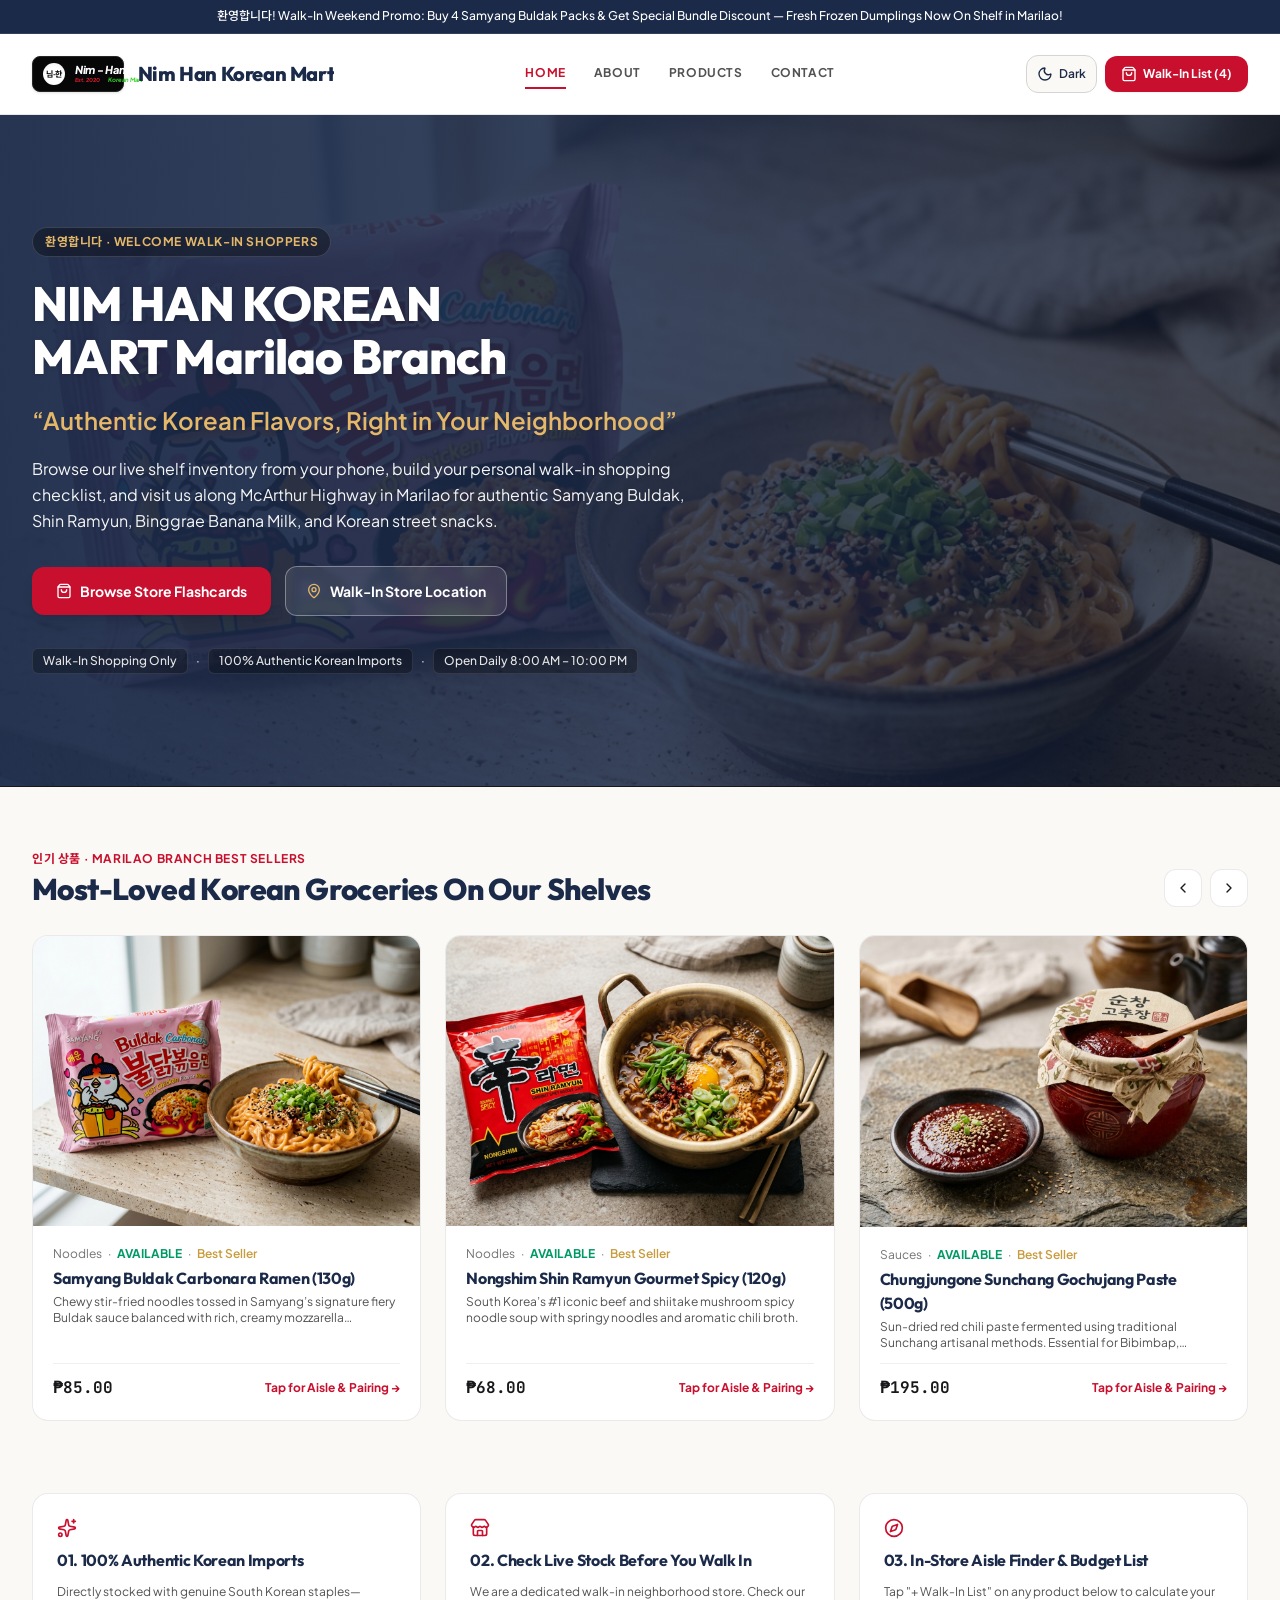
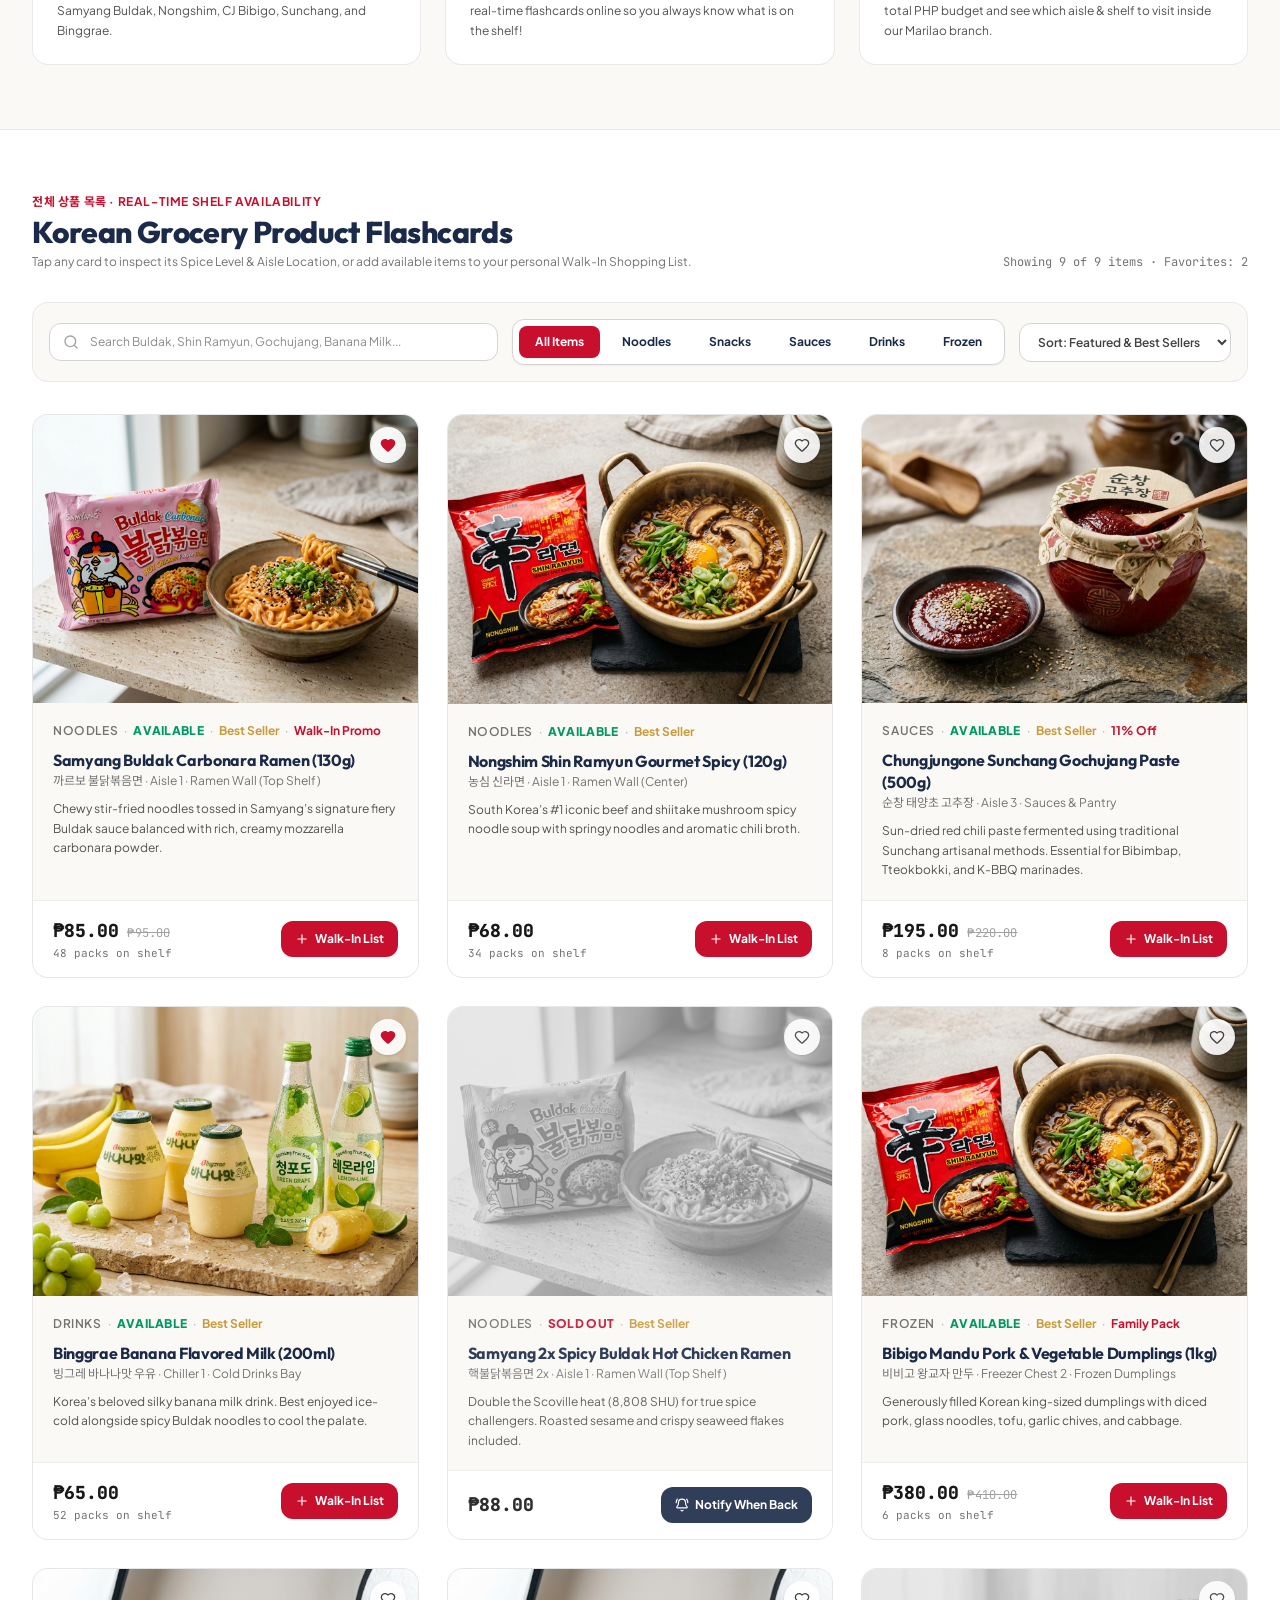
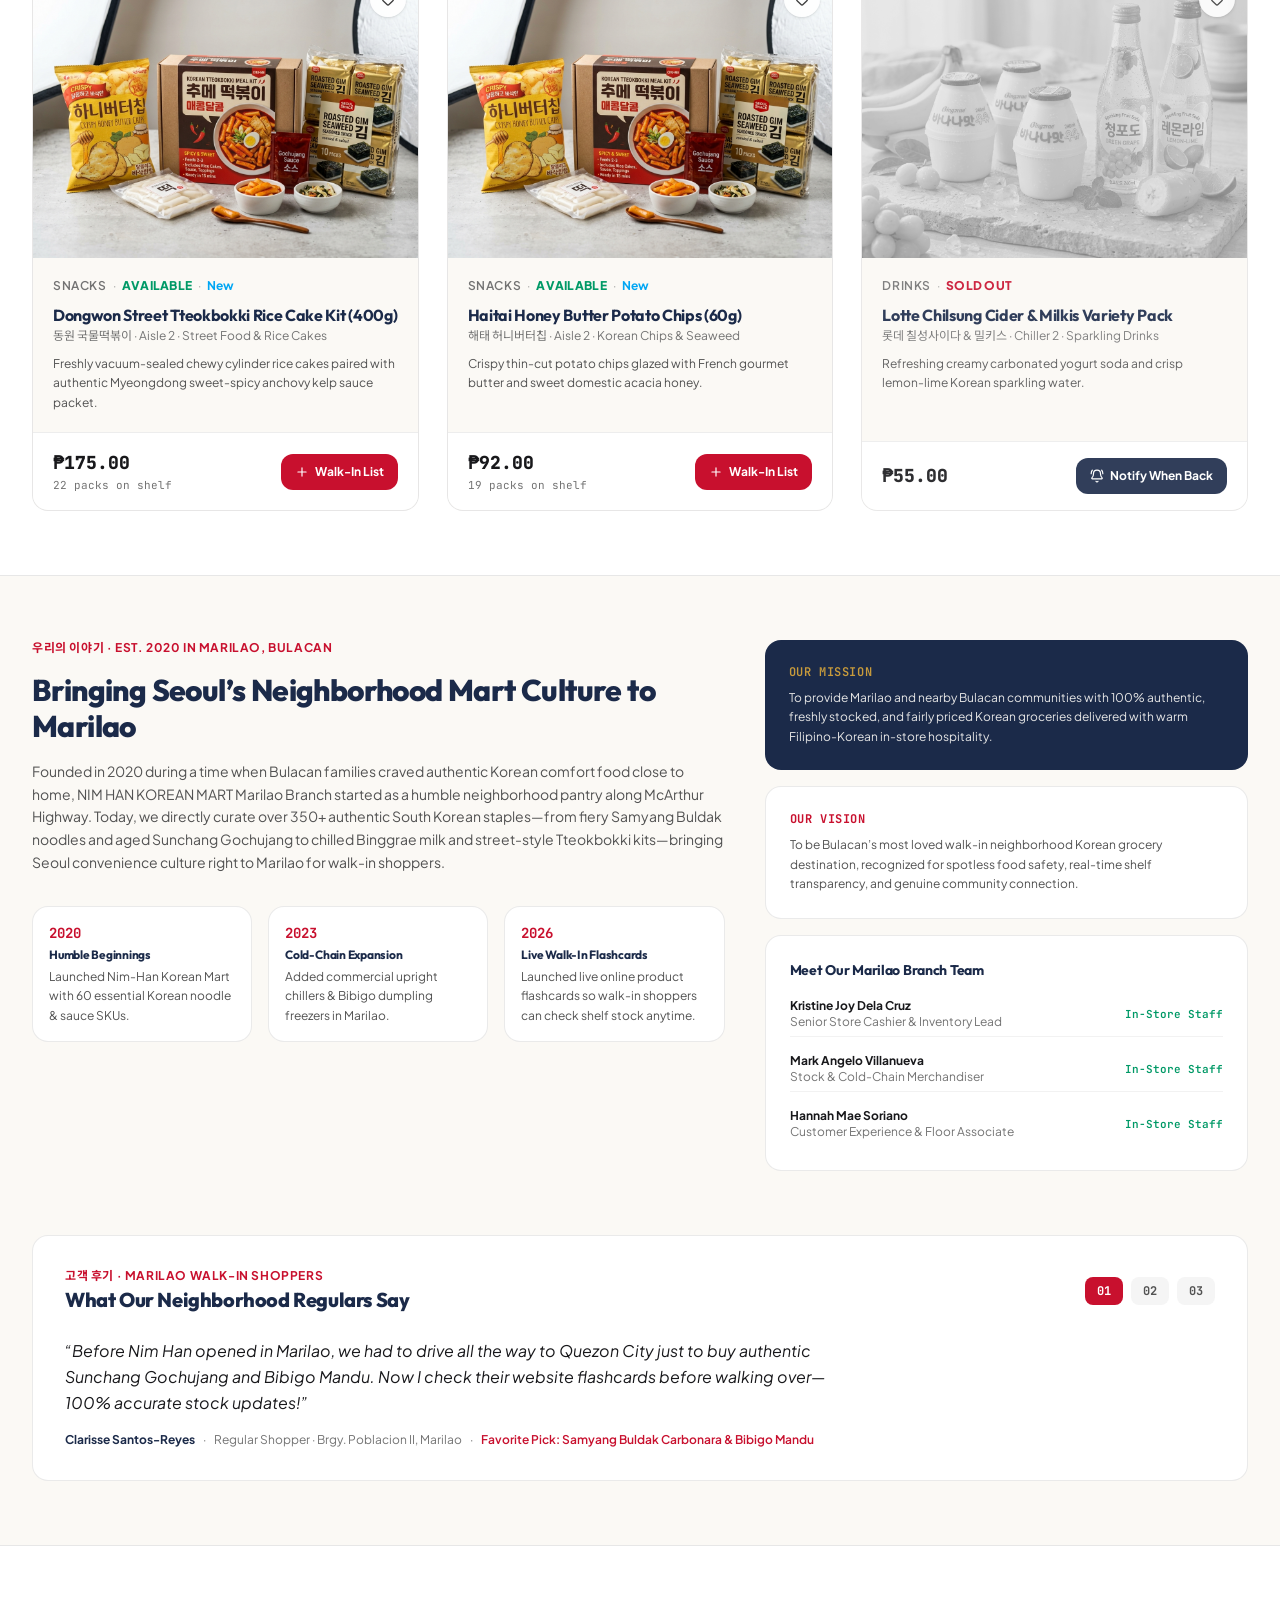
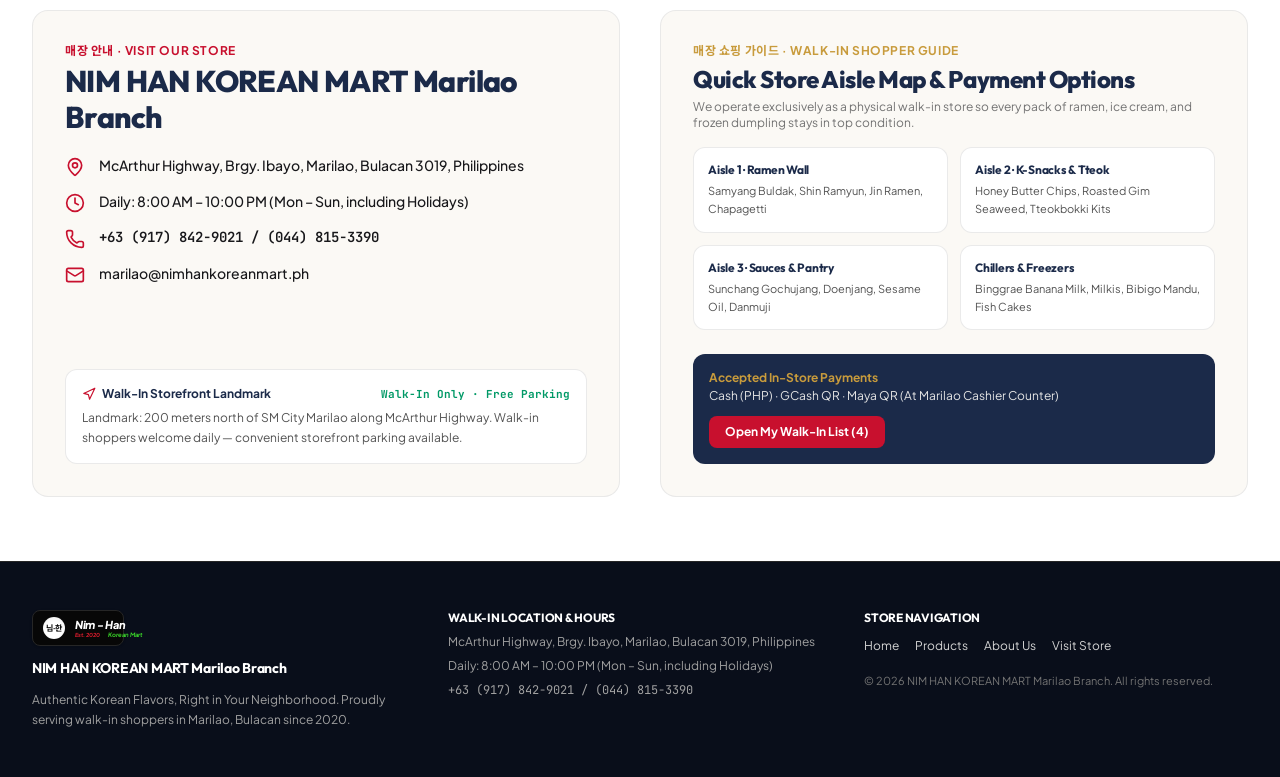
==== docs/index.html @ 759c519f "ci: add deployment workflow and static build config Configure GitHub Actions for deployment to GitHu" ====
<!doctype html>
<html lang="en" class="scroll-smooth">
  <head>
    <meta charset="UTF-8" />
    <meta name="viewport" content="width=device-width, initial-scale=1.0" />
    <!-- ===== [SEO META TAGS & OPEN GRAPH TAGS] ===== -->
    <title>NIM HAN KOREAN MART Marilao Branch | Authentic Korean Groceries</title>
    <meta name="description" content="Authentic Korean Flavors, Right in Your Neighborhood. Shop Samyang Buldak, Shin Ramyun, Korean snacks, Gochujang sauces, Binggrae drinks, and frozen goods at NIM HAN KOREAN MART Marilao Branch." />
    <meta name="keywords" content="Nim Han Korean Mart, Korean Mart Marilao, Buldak Marilao, Korean Grocery Bulacan, Samyang, Tteokbokki, Gochujang" />
    <meta property="og:title" content="NIM HAN KOREAN MART Marilao Branch" />
    <meta property="og:description" content="Authentic Korean Flavors, Right in Your Neighborhood. Browse live product availability, promos, and branch updates." />
    <meta property="og:type" content="website" />
    <meta name="twitter:card" content="summary_large_image" />
    <!-- ===== [FAVICON PLACEHOLDER] ===== -->
    <link rel="icon" type="image/svg+xml" href="data:image/svg+xml,<svg xmlns='http://www.w3.org/2000/svg' viewBox='0 0 100 100'><circle cx='50' cy='50' r='48' fill='%230A0A0A' stroke='%23C8102E' stroke-width='4'/><circle cx='50' cy='50' r='36' fill='%23FFFFFF'/><text x='50' y='57' font-family='sans-serif' font-size='24' font-weight='bold' text-anchor='middle' fill='%230A0A0A'>님-한</text></svg>" />
    <!-- ===== [CHANGE FONT HERE] ===== -->
    <link rel="preconnect" href="https://fonts.googleapis.com">
    <link rel="preconnect" href="https://fonts.gstatic.com" crossorigin>
    <link href="https://fonts.googleapis.com/css2?family=JetBrains+Mono:wght@400;500;600&family=Noto+Sans+KR:wght@400;500;600;700&family=Outfit:wght@500;600;700;800&family=Plus+Jakarta+Sans:wght@400;500;600;700&display=swap" rel="stylesheet">
    <script type="module" crossorigin src="./assets/index-udV1f9xG.js"></script>
    <link rel="stylesheet" crossorigin href="./assets/index-D015G8qm.css">
  </head>
  <body class="bg-[#FBF9F5] text-[#18181B] antialiased selection:bg-[#C8102E] selection:text-white">
    <div id="root"></div>
  </body>
</html>
---- docs/assets/index-D015G8qm.css ----
/*! tailwindcss v4.3.3 | MIT License | https://tailwindcss.com */
@layer properties{@supports (((-webkit-hyphens:none)) and (not (margin-trim:inline))) or ((-moz-orient:inline) and (not (color:rgb(from red r g b)))){*,:before,:after,::backdrop{--tw-translate-x:0;--tw-translate-y:0;--tw-translate-z:0;--tw-space-y-reverse:0;--tw-space-x-reverse:0;--tw-divide-y-reverse:0;--tw-border-style:solid;--tw-gradient-position:initial;--tw-gradient-from:#0000;--tw-gradient-via:#0000;--tw-gradient-to:#0000;--tw-gradient-stops:initial;--tw-gradient-via-stops:initial;--tw-gradient-from-position:0%;--tw-gradient-via-position:50%;--tw-gradient-to-position:100%;--tw-leading:initial;--tw-font-weight:initial;--tw-tracking:initial;--tw-shadow:0 0 #0000;--tw-shadow-color:initial;--tw-shadow-alpha:100%;--tw-inset-shadow:0 0 #0000;--tw-inset-shadow-color:initial;--tw-inset-shadow-alpha:100%;--tw-ring-color:initial;--tw-ring-shadow:0 0 #0000;--tw-inset-ring-color:initial;--tw-inset-ring-shadow:0 0 #0000;--tw-ring-inset:initial;--tw-ring-offset-width:0px;--tw-ring-offset-color:#fff;--tw-ring-offset-shadow:0 0 #0000;--tw-blur:initial;--tw-brightness:initial;--tw-contrast:initial;--tw-grayscale:initial;--tw-hue-rotate:initial;--tw-invert:initial;--tw-opacity:initial;--tw-saturate:initial;--tw-sepia:initial;--tw-drop-shadow:initial;--tw-drop-shadow-color:initial;--tw-drop-shadow-alpha:100%;--tw-drop-shadow-size:initial;--tw-backdrop-blur:initial;--tw-backdrop-brightness:initial;--tw-backdrop-contrast:initial;--tw-backdrop-grayscale:initial;--tw-backdrop-hue-rotate:initial;--tw-backdrop-invert:initial;--tw-backdrop-opacity:initial;--tw-backdrop-saturate:initial;--tw-backdrop-sepia:initial;--tw-duration:initial;--tw-scale-x:1;--tw-scale-y:1;--tw-scale-z:1}}}@layer theme{:root,:host{--font-sans:-apple-system, BlinkMacSystemFont, "Segoe UI", Roboto, "Helvetica Neue", "Noto Sans", Arial, sans-serif, "Apple Color Emoji", "Segoe UI Emoji", "Segoe UI Symbol", "Noto Color Emoji";--font-mono:ui-monospace, SFMono-Regular, Menlo, Monaco, Consolas, "Liberation Mono", "Courier New", monospace;--color-red-50:oklch(97.1% .013 17.38);--color-red-100:oklch(93.6% .032 17.717);--color-red-200:oklch(88.5% .062 18.334);--color-red-400:oklch(70.4% .191 22.216);--color-red-500:oklch(63.7% .237 25.331);--color-red-600:oklch(57.7% .245 27.325);--color-amber-300:oklch(87.9% .169 91.605);--color-amber-400:oklch(82.8% .189 84.429);--color-amber-500:oklch(76.9% .188 70.08);--color-amber-600:oklch(66.6% .179 58.318);--color-emerald-50:oklch(97.9% .021 166.113);--color-emerald-200:oklch(90.5% .093 164.15);--color-emerald-400:oklch(76.5% .177 163.223);--color-emerald-500:oklch(69.6% .17 162.48);--color-emerald-600:oklch(59.6% .145 163.225);--color-emerald-700:oklch(50.8% .118 165.612);--color-emerald-800:oklch(43.2% .095 166.913);--color-sky-500:oklch(68.5% .169 237.323);--color-neutral-100:oklch(97% 0 none);--color-neutral-200:oklch(92.2% 0 none);--color-neutral-300:oklch(87% 0 none);--color-neutral-400:oklch(70.8% 0 none);--color-neutral-500:oklch(55.6% 0 none);--color-neutral-600:oklch(43.9% 0 none);--color-neutral-700:oklch(37.1% 0 none);--color-neutral-800:oklch(26.9% 0 none);--color-neutral-900:oklch(20.5% 0 none);--color-black:#000;--color-white:#fff;--spacing:.25rem;--container-md:28rem;--container-lg:32rem;--container-2xl:42rem;--container-3xl:48rem;--container-6xl:72rem;--container-7xl:80rem;--text-xs:.75rem;--text-xs--line-height:calc(1 / .75);--text-sm:.875rem;--text-sm--line-height:calc(1.25 / .875);--text-base:1rem;--text-base--line-height:calc(1.5 / 1);--text-lg:1.125rem;--text-lg--line-height:calc(1.75 / 1.125);--text-xl:1.25rem;--text-xl--line-height:calc(1.75 / 1.25);--text-2xl:1.5rem;--text-2xl--line-height:calc(2 / 1.5);--text-3xl:1.875rem;--text-3xl--line-height:calc(2.25 / 1.875);--text-4xl:2.25rem;--text-4xl--line-height:calc(2.5 / 2.25);--text-5xl:3rem;--text-5xl--line-height:1;--font-weight-normal:400;--font-weight-medium:500;--font-weight-semibold:600;--font-weight-bold:700;--font-weight-extrabold:800;--tracking-tighter:-.05em;--tracking-tight:-.025em;--tracking-wide:.025em;--tracking-wider:.05em;--tracking-widest:.1em;--leading-snug:1.375;--leading-relaxed:1.625;--radius-md:.375rem;--radius-lg:.5rem;--radius-xl:.75rem;--radius-2xl:1rem;--drop-shadow-xs:0 1px 1px #0000000d;--drop-shadow-sm:0 1px 2px #00000026;--blur-xs:4px;--blur-md:12px;--aspect-video:16 / 9;--default-transition-duration:.15s;--default-transition-timing-function:cubic-bezier(.4, 0, .2, 1);--default-font-family:var(--font-sans);--default-mono-font-family:var(--font-mono)}}@layer base{*,:after,:before,::backdrop{box-sizing:border-box;border:0 solid;margin:0;padding:0}::file-selector-button{box-sizing:border-box;border:0 solid;margin:0;padding:0}html,:host{-webkit-text-size-adjust:100%;tab-size:4;line-height:1.5;font-family:var(--default-font-family,-apple-system, BlinkMacSystemFont, "Segoe UI", Roboto, "Helvetica Neue", "Noto Sans", Arial, sans-serif, "Apple Color Emoji", "Segoe UI Emoji", "Segoe UI Symbol", "Noto Color Emoji");font-feature-settings:var(--default-font-feature-settings,normal);font-variation-settings:var(--default-font-variation-settings,normal);-webkit-tap-highlight-color:transparent}hr{height:0;color:inherit;border-top-width:1px}abbr:where([title]){-webkit-text-decoration:underline dotted;text-decoration:underline dotted}h1,h2,h3,h4,h5,h6{font-size:inherit;font-weight:inherit}a{color:inherit;-webkit-text-decoration:inherit;-webkit-text-decoration:inherit;-webkit-text-decoration:inherit;-webkit-text-decoration:inherit;text-decoration:inherit}b,strong{font-weight:bolder}code,kbd,samp,pre{font-family:var(--default-mono-font-family,ui-monospace, SFMono-Regular, Menlo, Monaco, Consolas, "Liberation Mono", "Courier New", monospace);font-feature-settings:var(--default-mono-font-feature-settings,normal);font-variation-settings:var(--default-mono-font-variation-settings,normal);font-size:1em}small{font-size:80%}sub,sup{vertical-align:baseline;font-size:75%;line-height:0;position:relative}sub{bottom:-.25em}sup{top:-.5em}table{text-indent:0;border-color:inherit;border-collapse:collapse}:-moz-focusring:where(:not(iframe)){outline:auto}progress{vertical-align:baseline}summary{display:list-item}ol,ul,menu{list-style:none}img,svg,video,canvas,audio,iframe,embed,object{vertical-align:middle;display:block}img,video{max-width:100%;height:auto}button,input,select,optgroup,textarea{font:inherit;font-feature-settings:inherit;font-variation-settings:inherit;letter-spacing:inherit;color:inherit;opacity:1;background-color:#0000;border-radius:0}::file-selector-button{font:inherit;font-feature-settings:inherit;font-variation-settings:inherit;letter-spacing:inherit;color:inherit;opacity:1;background-color:#0000;border-radius:0}:where(select:is([multiple],[size])) optgroup{font-weight:bolder}:where(select:is([multiple],[size])) optgroup option{padding-inline-start:20px}::file-selector-button{margin-inline-end:4px}::placeholder{opacity:1}@supports (not ((-webkit-appearance:-apple-pay-button))) or (contain-intrinsic-size:1px){::placeholder{color:currentColor}@supports (color:color-mix(in lab, red, red)){::placeholder{color:color-mix(in oklab, currentcolor 50%, transparent)}}}textarea{resize:vertical}::-webkit-search-decoration{-webkit-appearance:none}::-webkit-date-and-time-value{min-height:1lh;text-align:inherit}::-webkit-datetime-edit{display:inline-flex}::-webkit-datetime-edit-fields-wrapper{padding:0}::-webkit-datetime-edit{padding-block:0}::-webkit-datetime-edit-year-field{padding-block:0}::-webkit-datetime-edit-month-field{padding-block:0}::-webkit-datetime-edit-day-field{padding-block:0}::-webkit-datetime-edit-hour-field{padding-block:0}::-webkit-datetime-edit-minute-field{padding-block:0}::-webkit-datetime-edit-second-field{padding-block:0}::-webkit-datetime-edit-millisecond-field{padding-block:0}::-webkit-datetime-edit-meridiem-field{padding-block:0}::-webkit-calendar-picker-indicator{line-height:1}:-moz-ui-invalid{box-shadow:none}button,input:where([type=button],[type=reset],[type=submit]){appearance:button}::file-selector-button{appearance:button}::-webkit-inner-spin-button{height:auto}::-webkit-outer-spin-button{height:auto}[hidden]:where(:not([hidden=until-found])){display:none!important}}@layer components;@layer utilities{.visible{visibility:visible}.absolute{position:absolute}.fixed{position:fixed}.relative{position:relative}.sticky{position:sticky}.inset-0{inset:0}.top-0{top:0}.top-1\/2{top:50%}.top-3{top:calc(var(--spacing) * 3)}.right-0{right:0}.right-3{right:calc(var(--spacing) * 3)}.right-4{right:calc(var(--spacing) * 4)}.bottom-0{bottom:0}.bottom-20{bottom:calc(var(--spacing) * 20)}.left-0{left:0}.left-3\.5{left:calc(var(--spacing) * 3.5)}.z-0{z-index:0}.z-10{z-index:10}.z-30{z-index:30}.z-40{z-index:40}.z-50{z-index:50}.col-span-2{grid-column:span 2/span 2}.container{width:100%}@media (width>=40rem){.container{max-width:40rem}}@media (width>=48rem){.container{max-width:48rem}}@media (width>=64rem){.container{max-width:64rem}}@media (width>=80rem){.container{max-width:80rem}}@media (width>=96rem){.container{max-width:96rem}}.mx-auto{margin-inline:auto}.mt-0\.5{margin-top:calc(var(--spacing) * .5)}.mt-1{margin-top:var(--spacing)}.mt-2{margin-top:calc(var(--spacing) * 2)}.mt-2\.5{margin-top:calc(var(--spacing) * 2.5)}.mt-4{margin-top:calc(var(--spacing) * 4)}.mt-6{margin-top:calc(var(--spacing) * 6)}.mt-auto{margin-top:auto}.mb-1{margin-bottom:var(--spacing)}.mb-1\.5{margin-bottom:calc(var(--spacing) * 1.5)}.mb-2{margin-bottom:calc(var(--spacing) * 2)}.mb-3{margin-bottom:calc(var(--spacing) * 3)}.mb-4{margin-bottom:calc(var(--spacing) * 4)}.mb-5{margin-bottom:calc(var(--spacing) * 5)}.mb-6{margin-bottom:calc(var(--spacing) * 6)}.mb-7{margin-bottom:calc(var(--spacing) * 7)}.ml-1{margin-left:var(--spacing)}.line-clamp-2{-webkit-line-clamp:2;-webkit-box-orient:vertical;display:-webkit-box;overflow:hidden}.block{display:block}.contents{display:contents}.flex{display:flex}.grid{display:grid}.hidden{display:none}.inline{display:inline}.inline-flex{display:inline-flex}.aspect-4\/3{aspect-ratio:4/3}.aspect-16\/10{aspect-ratio:16/10}.aspect-\[2\.55\/1\]{aspect-ratio:2.55}.aspect-square{aspect-ratio:1}.aspect-video{aspect-ratio:var(--aspect-video)}.h-2\.5{height:calc(var(--spacing) * 2.5)}.h-3{height:calc(var(--spacing) * 3)}.h-3\.5{height:calc(var(--spacing) * 3.5)}.h-4{height:calc(var(--spacing) * 4)}.h-5{height:calc(var(--spacing) * 5)}.h-8{height:calc(var(--spacing) * 8)}.h-9{height:calc(var(--spacing) * 9)}.h-11{height:calc(var(--spacing) * 11)}.h-12{height:calc(var(--spacing) * 12)}.h-16{height:calc(var(--spacing) * 16)}.h-48{height:calc(var(--spacing) * 48)}.h-\[86vh\]{height:86vh}.h-full{height:100%}.min-h-0{min-height:0}.min-h-screen{min-height:100vh}.w-3{width:calc(var(--spacing) * 3)}.w-3\.5{width:calc(var(--spacing) * 3.5)}.w-4{width:calc(var(--spacing) * 4)}.w-5{width:calc(var(--spacing) * 5)}.w-8{width:calc(var(--spacing) * 8)}.w-11{width:calc(var(--spacing) * 11)}.w-12{width:calc(var(--spacing) * 12)}.w-64{width:calc(var(--spacing) * 64)}.w-72{width:calc(var(--spacing) * 72)}.w-full{width:100%}.max-w-2xl{max-width:var(--container-2xl)}.max-w-3xl{max-width:var(--container-3xl)}.max-w-6xl{max-width:var(--container-6xl)}.max-w-7xl{max-width:var(--container-7xl)}.max-w-\[260px\]{max-width:260px}.max-w-lg{max-width:var(--container-lg)}.max-w-md{max-width:var(--container-md)}.min-w-0{min-width:0}.flex-1{flex:1}.shrink-0{flex-shrink:0}.border-collapse{border-collapse:collapse}.-translate-y-1\/2{--tw-translate-y:calc(calc(1 / 2 * 100%) * -1);translate:var(--tw-translate-x) var(--tw-translate-y)}.cursor-pointer{cursor:pointer}.list-disc{list-style-type:disc}.grid-cols-1{grid-template-columns:repeat(1,minmax(0,1fr))}.grid-cols-2{grid-template-columns:repeat(2,minmax(0,1fr))}.grid-cols-3{grid-template-columns:repeat(3,minmax(0,1fr))}.flex-col{flex-direction:column}.flex-wrap{flex-wrap:wrap}.items-baseline{align-items:baseline}.items-center{align-items:center}.items-end{align-items:flex-end}.items-start{align-items:flex-start}.items-stretch{align-items:stretch}.justify-around{justify-content:space-around}.justify-between{justify-content:space-between}.justify-center{justify-content:center}.justify-end{justify-content:flex-end}.gap-1{gap:var(--spacing)}.gap-1\.5{gap:calc(var(--spacing) * 1.5)}.gap-2{gap:calc(var(--spacing) * 2)}.gap-2\.5{gap:calc(var(--spacing) * 2.5)}.gap-3{gap:calc(var(--spacing) * 3)}.gap-3\.5{gap:calc(var(--spacing) * 3.5)}.gap-4{gap:calc(var(--spacing) * 4)}.gap-5{gap:calc(var(--spacing) * 5)}.gap-6{gap:calc(var(--spacing) * 6)}.gap-7{gap:calc(var(--spacing) * 7)}.gap-8{gap:calc(var(--spacing) * 8)}.gap-10{gap:calc(var(--spacing) * 10)}:where(.space-y-1>:not(:last-child)){--tw-space-y-reverse:0;margin-block-start:calc(var(--spacing) * var(--tw-space-y-reverse));margin-block-end:calc(var(--spacing) * calc(1 - var(--tw-space-y-reverse)))}:where(.space-y-1\.5>:not(:last-child)){--tw-space-y-reverse:0;margin-block-start:calc(calc(var(--spacing) * 1.5) * var(--tw-space-y-reverse));margin-block-end:calc(calc(var(--spacing) * 1.5) * calc(1 - var(--tw-space-y-reverse)))}:where(.space-y-2>:not(:last-child)){--tw-space-y-reverse:0;margin-block-start:calc(calc(var(--spacing) * 2) * var(--tw-space-y-reverse));margin-block-end:calc(calc(var(--spacing) * 2) * calc(1 - var(--tw-space-y-reverse)))}:where(.space-y-2\.5>:not(:last-child)){--tw-space-y-reverse:0;margin-block-start:calc(calc(var(--spacing) * 2.5) * var(--tw-space-y-reverse));margin-block-end:calc(calc(var(--spacing) * 2.5) * calc(1 - var(--tw-space-y-reverse)))}:where(.space-y-3>:not(:last-child)){--tw-space-y-reverse:0;margin-block-start:calc(calc(var(--spacing) * 3) * var(--tw-space-y-reverse));margin-block-end:calc(calc(var(--spacing) * 3) * calc(1 - var(--tw-space-y-reverse)))}:where(.space-y-3\.5>:not(:last-child)){--tw-space-y-reverse:0;margin-block-start:calc(calc(var(--spacing) * 3.5) * var(--tw-space-y-reverse));margin-block-end:calc(calc(var(--spacing) * 3.5) * calc(1 - var(--tw-space-y-reverse)))}:where(.space-y-4>:not(:last-child)){--tw-space-y-reverse:0;margin-block-start:calc(calc(var(--spacing) * 4) * var(--tw-space-y-reverse));margin-block-end:calc(calc(var(--spacing) * 4) * calc(1 - var(--tw-space-y-reverse)))}:where(.space-y-5>:not(:last-child)){--tw-space-y-reverse:0;margin-block-start:calc(calc(var(--spacing) * 5) * var(--tw-space-y-reverse));margin-block-end:calc(calc(var(--spacing) * 5) * calc(1 - var(--tw-space-y-reverse)))}:where(.space-y-6>:not(:last-child)){--tw-space-y-reverse:0;margin-block-start:calc(calc(var(--spacing) * 6) * var(--tw-space-y-reverse));margin-block-end:calc(calc(var(--spacing) * 6) * calc(1 - var(--tw-space-y-reverse)))}:where(.space-y-8>:not(:last-child)){--tw-space-y-reverse:0;margin-block-start:calc(calc(var(--spacing) * 8) * var(--tw-space-y-reverse));margin-block-end:calc(calc(var(--spacing) * 8) * calc(1 - var(--tw-space-y-reverse)))}:where(.space-y-14>:not(:last-child)){--tw-space-y-reverse:0;margin-block-start:calc(calc(var(--spacing) * 14) * var(--tw-space-y-reverse));margin-block-end:calc(calc(var(--spacing) * 14) * calc(1 - var(--tw-space-y-reverse)))}:where(.space-y-16>:not(:last-child)){--tw-space-y-reverse:0;margin-block-start:calc(calc(var(--spacing) * 16) * var(--tw-space-y-reverse));margin-block-end:calc(calc(var(--spacing) * 16) * calc(1 - var(--tw-space-y-reverse)))}:where(.space-x-1>:not(:last-child)){--tw-space-x-reverse:0;margin-inline-start:calc(var(--spacing) * var(--tw-space-x-reverse));margin-inline-end:calc(var(--spacing) * calc(1 - var(--tw-space-x-reverse)))}:where(.space-x-2>:not(:last-child)){--tw-space-x-reverse:0;margin-inline-start:calc(calc(var(--spacing) * 2) * var(--tw-space-x-reverse));margin-inline-end:calc(calc(var(--spacing) * 2) * calc(1 - var(--tw-space-x-reverse)))}:where(.divide-y>:not(:last-child)){--tw-divide-y-reverse:0;border-bottom-style:var(--tw-border-style);border-top-style:var(--tw-border-style);border-top-width:calc(1px * var(--tw-divide-y-reverse));border-bottom-width:calc(1px * calc(1 - var(--tw-divide-y-reverse)))}:where(.divide-neutral-200\/60>:not(:last-child)){border-color:#e5e5e599}@supports (color:color-mix(in lab, red, red)){:where(.divide-neutral-200\/60>:not(:last-child)){border-color:color-mix(in oklab, var(--color-neutral-200) 60%, transparent)}}:where(.divide-neutral-200\/70>:not(:last-child)){border-color:#e5e5e5b3}@supports (color:color-mix(in lab, red, red)){:where(.divide-neutral-200\/70>:not(:last-child)){border-color:color-mix(in oklab, var(--color-neutral-200) 70%, transparent)}}.truncate{text-overflow:ellipsis;white-space:nowrap;overflow:hidden}.overflow-auto{overflow:auto}.overflow-hidden{overflow:hidden}.overflow-visible{overflow:visible}.overflow-x-auto{overflow-x:auto}.overflow-y-auto{overflow-y:auto}.scroll-smooth{scroll-behavior:smooth}.rounded{border-radius:.25rem}.rounded-2xl{border-radius:var(--radius-2xl)}.rounded-full{border-radius:2147483647px}.rounded-lg{border-radius:var(--radius-lg)}.rounded-md{border-radius:var(--radius-md)}.rounded-xl{border-radius:var(--radius-xl)}.border{border-style:var(--tw-border-style);border-width:1px}.border-2{border-style:var(--tw-border-style);border-width:2px}.border-y{border-block-style:var(--tw-border-style);border-block-width:1px}.border-t{border-top-style:var(--tw-border-style);border-top-width:1px}.border-r{border-right-style:var(--tw-border-style);border-right-width:1px}.border-b{border-bottom-style:var(--tw-border-style);border-bottom-width:1px}.border-b-2{border-bottom-style:var(--tw-border-style);border-bottom-width:2px}.border-\[\#C89B3C\]\/50{border-color:oklab(71.4347% .0152368 .121611/.5)}.border-\[\#C8102E\]{border-color:#c8102e}.border-amber-500\/50{border-color:#f99c0080}@supports (color:color-mix(in lab, red, red)){.border-amber-500\/50{border-color:color-mix(in oklab, var(--color-amber-500) 50%, transparent)}}.border-emerald-200{border-color:var(--color-emerald-200)}.border-neutral-200{border-color:var(--color-neutral-200)}.border-neutral-200\/50{border-color:#e5e5e580}@supports (color:color-mix(in lab, red, red)){.border-neutral-200\/50{border-color:color-mix(in oklab, var(--color-neutral-200) 50%, transparent)}}.border-neutral-200\/60{border-color:#e5e5e599}@supports (color:color-mix(in lab, red, red)){.border-neutral-200\/60{border-color:color-mix(in oklab, var(--color-neutral-200) 60%, transparent)}}.border-neutral-200\/70{border-color:#e5e5e5b3}@supports (color:color-mix(in lab, red, red)){.border-neutral-200\/70{border-color:color-mix(in oklab, var(--color-neutral-200) 70%, transparent)}}.border-neutral-200\/80{border-color:#e5e5e5cc}@supports (color:color-mix(in lab, red, red)){.border-neutral-200\/80{border-color:color-mix(in oklab, var(--color-neutral-200) 80%, transparent)}}.border-neutral-200\/90{border-color:#e5e5e5e6}@supports (color:color-mix(in lab, red, red)){.border-neutral-200\/90{border-color:color-mix(in oklab, var(--color-neutral-200) 90%, transparent)}}.border-neutral-300{border-color:var(--color-neutral-300)}.border-neutral-700{border-color:var(--color-neutral-700)}.border-neutral-700\/80{border-color:#404040cc}@supports (color:color-mix(in lab, red, red)){.border-neutral-700\/80{border-color:color-mix(in oklab, var(--color-neutral-700) 80%, transparent)}}.border-neutral-800{border-color:var(--color-neutral-800)}.border-neutral-800\/90{border-color:#262626e6}@supports (color:color-mix(in lab, red, red)){.border-neutral-800\/90{border-color:color-mix(in oklab, var(--color-neutral-800) 90%, transparent)}}.border-red-200{border-color:var(--color-red-200)}.border-transparent{border-color:#0000}.border-white\/10{border-color:#ffffff1a}@supports (color:color-mix(in lab, red, red)){.border-white\/10{border-color:color-mix(in oklab, var(--color-white) 10%, transparent)}}.border-white\/15{border-color:#ffffff26}@supports (color:color-mix(in lab, red, red)){.border-white\/15{border-color:color-mix(in oklab, var(--color-white) 15%, transparent)}}.border-white\/35{border-color:#ffffff59}@supports (color:color-mix(in lab, red, red)){.border-white\/35{border-color:color-mix(in oklab, var(--color-white) 35%, transparent)}}.bg-\[\#0A0A0A\]{background-color:#0a0a0a}.bg-\[\#0B111E\]{background-color:#0b111e}.bg-\[\#0F172A\]{background-color:#0f172a}.bg-\[\#0F172A\]\/95{background-color:oklab(20.7682% -.00294792 -.0397151/.95)}.bg-\[\#1B2A49\]{background-color:#1b2a49}.bg-\[\#1E293B\]{background-color:#1e293b}.bg-\[\#090D16\]{background-color:#090d16}.bg-\[\#090E1A\]{background-color:#090e1a}.bg-\[\#131C2E\]{background-color:#131c2e}.bg-\[\#070707\]{background-color:#070707}.bg-\[\#111827\]{background-color:#111827}.bg-\[\#172236\]{background-color:#172236}.bg-\[\#C8102E\]{background-color:#c8102e}.bg-\[\#C8102E\]\/20{background-color:oklab(53.0367% .191861 .0787562/.2)}.bg-\[\#FBF9F5\]{background-color:#fbf9f5}.bg-amber-500{background-color:var(--color-amber-500)}.bg-amber-500\/20{background-color:#f99c0033}@supports (color:color-mix(in lab, red, red)){.bg-amber-500\/20{background-color:color-mix(in oklab, var(--color-amber-500) 20%, transparent)}}.bg-black{background-color:var(--color-black)}.bg-black\/30{background-color:#0000004d}@supports (color:color-mix(in lab, red, red)){.bg-black\/30{background-color:color-mix(in oklab, var(--color-black) 30%, transparent)}}.bg-black\/35{background-color:#00000059}@supports (color:color-mix(in lab, red, red)){.bg-black\/35{background-color:color-mix(in oklab, var(--color-black) 35%, transparent)}}.bg-black\/60{background-color:#0009}@supports (color:color-mix(in lab, red, red)){.bg-black\/60{background-color:color-mix(in oklab, var(--color-black) 60%, transparent)}}.bg-black\/65{background-color:#000000a6}@supports (color:color-mix(in lab, red, red)){.bg-black\/65{background-color:color-mix(in oklab, var(--color-black) 65%, transparent)}}.bg-black\/70{background-color:#000000b3}@supports (color:color-mix(in lab, red, red)){.bg-black\/70{background-color:color-mix(in oklab, var(--color-black) 70%, transparent)}}.bg-black\/75{background-color:#000000bf}@supports (color:color-mix(in lab, red, red)){.bg-black\/75{background-color:color-mix(in oklab, var(--color-black) 75%, transparent)}}.bg-emerald-50{background-color:var(--color-emerald-50)}.bg-emerald-500\/20{background-color:#00bb7f33}@supports (color:color-mix(in lab, red, red)){.bg-emerald-500\/20{background-color:color-mix(in oklab, var(--color-emerald-500) 20%, transparent)}}.bg-emerald-600{background-color:var(--color-emerald-600)}.bg-neutral-100{background-color:var(--color-neutral-100)}.bg-neutral-200{background-color:var(--color-neutral-200)}.bg-neutral-500\/5{background-color:#7373730d}@supports (color:color-mix(in lab, red, red)){.bg-neutral-500\/5{background-color:color-mix(in oklab, var(--color-neutral-500) 5%, transparent)}}.bg-neutral-800{background-color:var(--color-neutral-800)}.bg-red-50{background-color:var(--color-red-50)}.bg-red-500\/20{background-color:#fb2c3633}@supports (color:color-mix(in lab, red, red)){.bg-red-500\/20{background-color:color-mix(in oklab, var(--color-red-500) 20%, transparent)}}.bg-transparent{background-color:#0000}.bg-white{background-color:var(--color-white)}.bg-white\/10{background-color:#ffffff1a}@supports (color:color-mix(in lab, red, red)){.bg-white\/10{background-color:color-mix(in oklab, var(--color-white) 10%, transparent)}}.bg-white\/90{background-color:#ffffffe6}@supports (color:color-mix(in lab, red, red)){.bg-white\/90{background-color:color-mix(in oklab, var(--color-white) 90%, transparent)}}.bg-white\/95{background-color:#fffffff2}@supports (color:color-mix(in lab, red, red)){.bg-white\/95{background-color:color-mix(in oklab, var(--color-white) 95%, transparent)}}.bg-gradient-to-r{--tw-gradient-position:to right in oklab;background-image:linear-gradient(var(--tw-gradient-stops))}.from-\[\#1B2A49\]\/95{--tw-gradient-from:oklab(28.8766% -.00682552 -.0601664/.95);--tw-gradient-stops:var(--tw-gradient-via-stops,var(--tw-gradient-position), var(--tw-gradient-from) var(--tw-gradient-from-position), var(--tw-gradient-to) var(--tw-gradient-to-position))}.from-\[\#090E1A\]\/95{--tw-gradient-from:oklab(16.5353% -.00176819 -.0266138/.95);--tw-gradient-stops:var(--tw-gradient-via-stops,var(--tw-gradient-position), var(--tw-gradient-from) var(--tw-gradient-from-position), var(--tw-gradient-to) var(--tw-gradient-to-position))}.via-\[\#0F172A\]\/90{--tw-gradient-via:oklab(20.7682% -.00294792 -.0397151/.9);--tw-gradient-via-stops:var(--tw-gradient-position), var(--tw-gradient-from) var(--tw-gradient-from-position), var(--tw-gradient-via) var(--tw-gradient-via-position), var(--tw-gradient-to) var(--tw-gradient-to-position);--tw-gradient-stops:var(--tw-gradient-via-stops)}.via-\[\#1B2A49\]\/85{--tw-gradient-via:oklab(28.8766% -.00682552 -.0601664/.85);--tw-gradient-via-stops:var(--tw-gradient-position), var(--tw-gradient-from) var(--tw-gradient-from-position), var(--tw-gradient-via) var(--tw-gradient-via-position), var(--tw-gradient-to) var(--tw-gradient-to-position);--tw-gradient-stops:var(--tw-gradient-via-stops)}.to-\[\#0F172A\]\/75{--tw-gradient-to:oklab(20.7682% -.00294792 -.0397151/.75);--tw-gradient-stops:var(--tw-gradient-via-stops,var(--tw-gradient-position), var(--tw-gradient-from) var(--tw-gradient-from-position), var(--tw-gradient-to) var(--tw-gradient-to-position))}.to-\[\#090E1A\]\/80{--tw-gradient-to:oklab(16.5353% -.00176819 -.0266138/.8);--tw-gradient-stops:var(--tw-gradient-via-stops,var(--tw-gradient-position), var(--tw-gradient-from) var(--tw-gradient-from-position), var(--tw-gradient-to) var(--tw-gradient-to-position))}.fill-\[\#C8102E\]{fill:#c8102e}.fill-current{fill:currentColor}.object-cover{object-fit:cover}.object-center{object-position:center}.p-1\.5{padding:calc(var(--spacing) * 1.5)}.p-2{padding:calc(var(--spacing) * 2)}.p-2\.5{padding:calc(var(--spacing) * 2.5)}.p-3{padding:calc(var(--spacing) * 3)}.p-3\.5{padding:calc(var(--spacing) * 3.5)}.p-4{padding:calc(var(--spacing) * 4)}.p-5{padding:calc(var(--spacing) * 5)}.p-6{padding:calc(var(--spacing) * 6)}.p-7{padding:calc(var(--spacing) * 7)}.p-8{padding:calc(var(--spacing) * 8)}.p-12{padding:calc(var(--spacing) * 12)}.px-2{padding-inline:calc(var(--spacing) * 2)}.px-2\.5{padding-inline:calc(var(--spacing) * 2.5)}.px-3{padding-inline:calc(var(--spacing) * 3)}.px-3\.5{padding-inline:calc(var(--spacing) * 3.5)}.px-4{padding-inline:calc(var(--spacing) * 4)}.px-5{padding-inline:calc(var(--spacing) * 5)}.px-6{padding-inline:calc(var(--spacing) * 6)}.px-8{padding-inline:calc(var(--spacing) * 8)}.py-0\.5{padding-block:calc(var(--spacing) * .5)}.py-1{padding-block:var(--spacing)}.py-1\.5{padding-block:calc(var(--spacing) * 1.5)}.py-2{padding-block:calc(var(--spacing) * 2)}.py-2\.5{padding-block:calc(var(--spacing) * 2.5)}.py-3{padding-block:calc(var(--spacing) * 3)}.py-3\.5{padding-block:calc(var(--spacing) * 3.5)}.py-4{padding-block:calc(var(--spacing) * 4)}.py-12{padding-block:calc(var(--spacing) * 12)}.py-14{padding-block:calc(var(--spacing) * 14)}.py-16{padding-block:calc(var(--spacing) * 16)}.pt-1{padding-top:var(--spacing)}.pt-3{padding-top:calc(var(--spacing) * 3)}.pt-4{padding-top:calc(var(--spacing) * 4)}.pt-5{padding-top:calc(var(--spacing) * 5)}.pr-1{padding-right:var(--spacing)}.pr-4{padding-right:calc(var(--spacing) * 4)}.pb-4{padding-bottom:calc(var(--spacing) * 4)}.pb-16{padding-bottom:calc(var(--spacing) * 16)}.pl-4{padding-left:calc(var(--spacing) * 4)}.pl-10{padding-left:calc(var(--spacing) * 10)}.text-center{text-align:center}.text-left{text-align:left}.text-right{text-align:right}.font-mono{font-family:var(--font-mono)}.font-sans{font-family:var(--font-sans)}.text-2xl{font-size:var(--text-2xl);line-height:var(--tw-leading,var(--text-2xl--line-height))}.text-3xl{font-size:var(--text-3xl);line-height:var(--tw-leading,var(--text-3xl--line-height))}.text-base{font-size:var(--text-base);line-height:var(--tw-leading,var(--text-base--line-height))}.text-lg{font-size:var(--text-lg);line-height:var(--tw-leading,var(--text-lg--line-height))}.text-sm{font-size:var(--text-sm);line-height:var(--tw-leading,var(--text-sm--line-height))}.text-xl{font-size:var(--text-xl);line-height:var(--tw-leading,var(--text-xl--line-height))}.text-xs{font-size:var(--text-xs);line-height:var(--tw-leading,var(--text-xs--line-height))}.text-\[10px\]{font-size:10px}.text-\[11px\]{font-size:11px}.leading-\[1\.12\]{--tw-leading:1.12;line-height:1.12}.leading-none{--tw-leading:1;line-height:1}.leading-relaxed{--tw-leading:var(--leading-relaxed);line-height:var(--leading-relaxed)}.leading-snug{--tw-leading:var(--leading-snug);line-height:var(--leading-snug)}.font-bold{--tw-font-weight:var(--font-weight-bold);font-weight:var(--font-weight-bold)}.font-extrabold{--tw-font-weight:var(--font-weight-extrabold);font-weight:var(--font-weight-extrabold)}.font-medium{--tw-font-weight:var(--font-weight-medium);font-weight:var(--font-weight-medium)}.font-normal{--tw-font-weight:var(--font-weight-normal);font-weight:var(--font-weight-normal)}.font-semibold{--tw-font-weight:var(--font-weight-semibold);font-weight:var(--font-weight-semibold)}.tracking-tight{--tw-tracking:var(--tracking-tight);letter-spacing:var(--tracking-tight)}.tracking-tighter{--tw-tracking:var(--tracking-tighter);letter-spacing:var(--tracking-tighter)}.tracking-wide{--tw-tracking:var(--tracking-wide);letter-spacing:var(--tracking-wide)}.tracking-wider{--tw-tracking:var(--tracking-wider);letter-spacing:var(--tracking-wider)}.tracking-widest{--tw-tracking:var(--tracking-widest);letter-spacing:var(--tracking-widest)}.whitespace-nowrap{white-space:nowrap}.text-\[\#1B2A49\]{color:#1b2a49}.text-\[\#39D329\]{color:#39d329}.text-\[\#18181B\]{color:#18181b}.text-\[\#070707\]{color:#070707}.text-\[\#C89B3C\]{color:#c89b3c}.text-\[\#C8102E\]{color:#c8102e}.text-\[\#E5B869\]{color:#e5b869}.text-\[\#E11D2E\]{color:#e11d2e}.text-\[\#F3F4F6\]{color:#f3f4f6}.text-amber-300{color:var(--color-amber-300)}.text-amber-400{color:var(--color-amber-400)}.text-amber-600{color:var(--color-amber-600)}.text-black{color:var(--color-black)}.text-emerald-400{color:var(--color-emerald-400)}.text-emerald-500{color:var(--color-emerald-500)}.text-emerald-600{color:var(--color-emerald-600)}.text-emerald-700{color:var(--color-emerald-700)}.text-emerald-800{color:var(--color-emerald-800)}.text-neutral-100{color:var(--color-neutral-100)}.text-neutral-200{color:var(--color-neutral-200)}.text-neutral-300{color:var(--color-neutral-300)}.text-neutral-400{color:var(--color-neutral-400)}.text-neutral-500{color:var(--color-neutral-500)}.text-neutral-600{color:var(--color-neutral-600)}.text-neutral-700{color:var(--color-neutral-700)}.text-neutral-900{color:var(--color-neutral-900)}.text-red-100{color:var(--color-red-100)}.text-red-200{color:var(--color-red-200)}.text-red-400{color:var(--color-red-400)}.text-red-500{color:var(--color-red-500)}.text-red-600{color:var(--color-red-600)}.text-sky-500{color:var(--color-sky-500)}.text-white{color:var(--color-white)}.uppercase{text-transform:uppercase}.italic{font-style:italic}.line-through{text-decoration-line:line-through}.antialiased{-webkit-font-smoothing:antialiased;-moz-osx-font-smoothing:grayscale}.accent-\[\#C8102E\]{accent-color:#c8102e}.opacity-40{opacity:.4}.opacity-55{opacity:.55}.opacity-60{opacity:.6}.opacity-80{opacity:.8}.opacity-90{opacity:.9}.shadow-2xl{--tw-shadow:0 25px 50px -12px var(--tw-shadow-color,#00000040);box-shadow:var(--tw-inset-shadow), var(--tw-inset-ring-shadow), var(--tw-ring-offset-shadow), var(--tw-ring-shadow), var(--tw-shadow)}.shadow-inner{--tw-shadow:inset 0 2px 4px 0 var(--tw-shadow-color,#0000000d);box-shadow:var(--tw-inset-shadow), var(--tw-inset-ring-shadow), var(--tw-ring-offset-shadow), var(--tw-ring-shadow), var(--tw-shadow)}.shadow-lg{--tw-shadow:0 10px 15px -3px var(--tw-shadow-color,#0000001a), 0 4px 6px -4px var(--tw-shadow-color,#0000001a);box-shadow:var(--tw-inset-shadow), var(--tw-inset-ring-shadow), var(--tw-ring-offset-shadow), var(--tw-ring-shadow), var(--tw-shadow)}.shadow-sm{--tw-shadow:0 1px 3px 0 var(--tw-shadow-color,#0000001a), 0 1px 2px -1px var(--tw-shadow-color,#0000001a);box-shadow:var(--tw-inset-shadow), var(--tw-inset-ring-shadow), var(--tw-ring-offset-shadow), var(--tw-ring-shadow), var(--tw-shadow)}.shadow-xs{--tw-shadow:0 1px 2px 0 var(--tw-shadow-color,#0000000d);box-shadow:var(--tw-inset-shadow), var(--tw-inset-ring-shadow), var(--tw-ring-offset-shadow), var(--tw-ring-shadow), var(--tw-shadow)}.contrast-75{--tw-contrast:contrast(75%);filter:var(--tw-blur,) var(--tw-brightness,) var(--tw-contrast,) var(--tw-grayscale,) var(--tw-hue-rotate,) var(--tw-invert,) var(--tw-saturate,) var(--tw-sepia,) var(--tw-drop-shadow,)}.drop-shadow-sm{--tw-drop-shadow-size:drop-shadow(0 1px 2px var(--tw-drop-shadow-color,#00000026));--tw-drop-shadow:drop-shadow(var(--drop-shadow-sm));filter:var(--tw-blur,) var(--tw-brightness,) var(--tw-contrast,) var(--tw-grayscale,) var(--tw-hue-rotate,) var(--tw-invert,) var(--tw-saturate,) var(--tw-sepia,) var(--tw-drop-shadow,)}.drop-shadow-xs{--tw-drop-shadow-size:drop-shadow(0 1px 1px var(--tw-drop-shadow-color,#0000000d));--tw-drop-shadow:drop-shadow(var(--drop-shadow-xs));filter:var(--tw-blur,) var(--tw-brightness,) var(--tw-contrast,) var(--tw-grayscale,) var(--tw-hue-rotate,) var(--tw-invert,) var(--tw-saturate,) var(--tw-sepia,) var(--tw-drop-shadow,)}.grayscale{--tw-grayscale:grayscale(100%);filter:var(--tw-blur,) var(--tw-brightness,) var(--tw-contrast,) var(--tw-grayscale,) var(--tw-hue-rotate,) var(--tw-invert,) var(--tw-saturate,) var(--tw-sepia,) var(--tw-drop-shadow,)}.backdrop-blur-md{--tw-backdrop-blur:blur(var(--blur-md));-webkit-backdrop-filter:var(--tw-backdrop-blur,) var(--tw-backdrop-brightness,) var(--tw-backdrop-contrast,) var(--tw-backdrop-grayscale,) var(--tw-backdrop-hue-rotate,) var(--tw-backdrop-invert,) var(--tw-backdrop-opacity,) var(--tw-backdrop-saturate,) var(--tw-backdrop-sepia,);backdrop-filter:var(--tw-backdrop-blur,) var(--tw-backdrop-brightness,) var(--tw-backdrop-contrast,) var(--tw-backdrop-grayscale,) var(--tw-backdrop-hue-rotate,) var(--tw-backdrop-invert,) var(--tw-backdrop-opacity,) var(--tw-backdrop-saturate,) var(--tw-backdrop-sepia,)}.backdrop-blur-xs{--tw-backdrop-blur:blur(var(--blur-xs));-webkit-backdrop-filter:var(--tw-backdrop-blur,) var(--tw-backdrop-brightness,) var(--tw-backdrop-contrast,) var(--tw-backdrop-grayscale,) var(--tw-backdrop-hue-rotate,) var(--tw-backdrop-invert,) var(--tw-backdrop-opacity,) var(--tw-backdrop-saturate,) var(--tw-backdrop-sepia,);backdrop-filter:var(--tw-backdrop-blur,) var(--tw-backdrop-brightness,) var(--tw-backdrop-contrast,) var(--tw-backdrop-grayscale,) var(--tw-backdrop-hue-rotate,) var(--tw-backdrop-invert,) var(--tw-backdrop-opacity,) var(--tw-backdrop-saturate,) var(--tw-backdrop-sepia,)}.transition-all{transition-property:all;transition-timing-function:var(--tw-ease,var(--default-transition-timing-function));transition-duration:var(--tw-duration,var(--default-transition-duration))}.transition-colors{transition-property:color,background-color,border-color,outline-color,text-decoration-color,fill,stroke,--tw-gradient-from,--tw-gradient-via,--tw-gradient-to;transition-timing-function:var(--tw-ease,var(--default-transition-timing-function));transition-duration:var(--tw-duration,var(--default-transition-duration))}.transition-opacity{transition-property:opacity;transition-timing-function:var(--tw-ease,var(--default-transition-timing-function));transition-duration:var(--tw-duration,var(--default-transition-duration))}.transition-transform{transition-property:transform,translate,scale,rotate;transition-timing-function:var(--tw-ease,var(--default-transition-timing-function));transition-duration:var(--tw-duration,var(--default-transition-duration))}.duration-150{--tw-duration:.15s;transition-duration:.15s}.duration-200{--tw-duration:.2s;transition-duration:.2s}.duration-300{--tw-duration:.3s;transition-duration:.3s}.select-all{-webkit-user-select:all;user-select:all}.select-none{-webkit-user-select:none;user-select:none}.group-active\:scale-95:is(:where(.group):active *){--tw-scale-x:95%;--tw-scale-y:95%;--tw-scale-z:95%;scale:var(--tw-scale-x) var(--tw-scale-y)}.selection\:bg-\[\#C8102E\] ::selection{background-color:#c8102e}.selection\:bg-\[\#C8102E\]::selection{background-color:#c8102e}.selection\:text-white ::selection{color:var(--color-white)}.selection\:text-white::selection{color:var(--color-white)}.placeholder\:text-neutral-400::placeholder{color:var(--color-neutral-400)}.last\:border-0:last-child{border-style:var(--tw-border-style);border-width:0}@media (hover:hover){.hover\:scale-105:hover{--tw-scale-x:105%;--tw-scale-y:105%;--tw-scale-z:105%;scale:var(--tw-scale-x) var(--tw-scale-y)}.hover\:bg-\[\#111C33\]:hover{background-color:#111c33}.hover\:bg-\[\#A50D26\]:hover{background-color:#a50d26}.hover\:bg-black\/80:hover{background-color:#000c}@supports (color:color-mix(in lab, red, red)){.hover\:bg-black\/80:hover{background-color:color-mix(in oklab, var(--color-black) 80%, transparent)}}.hover\:bg-emerald-700:hover{background-color:var(--color-emerald-700)}.hover\:bg-neutral-100:hover{background-color:var(--color-neutral-100)}.hover\:bg-neutral-200:hover{background-color:var(--color-neutral-200)}.hover\:bg-neutral-200\/70:hover{background-color:#e5e5e5b3}@supports (color:color-mix(in lab, red, red)){.hover\:bg-neutral-200\/70:hover{background-color:color-mix(in oklab, var(--color-neutral-200) 70%, transparent)}}.hover\:bg-neutral-500\/5:hover{background-color:#7373730d}@supports (color:color-mix(in lab, red, red)){.hover\:bg-neutral-500\/5:hover{background-color:color-mix(in oklab, var(--color-neutral-500) 5%, transparent)}}.hover\:bg-neutral-500\/10:hover{background-color:#7373731a}@supports (color:color-mix(in lab, red, red)){.hover\:bg-neutral-500\/10:hover{background-color:color-mix(in oklab, var(--color-neutral-500) 10%, transparent)}}.hover\:bg-neutral-800:hover{background-color:var(--color-neutral-800)}.hover\:bg-red-500\/10:hover{background-color:#fb2c361a}@supports (color:color-mix(in lab, red, red)){.hover\:bg-red-500\/10:hover{background-color:color-mix(in oklab, var(--color-red-500) 10%, transparent)}}.hover\:bg-red-500\/30:hover{background-color:#fb2c364d}@supports (color:color-mix(in lab, red, red)){.hover\:bg-red-500\/30:hover{background-color:color-mix(in oklab, var(--color-red-500) 30%, transparent)}}.hover\:bg-white:hover{background-color:var(--color-white)}.hover\:bg-white\/10:hover{background-color:#ffffff1a}@supports (color:color-mix(in lab, red, red)){.hover\:bg-white\/10:hover{background-color:color-mix(in oklab, var(--color-white) 10%, transparent)}}.hover\:bg-white\/15:hover{background-color:#ffffff26}@supports (color:color-mix(in lab, red, red)){.hover\:bg-white\/15:hover{background-color:color-mix(in oklab, var(--color-white) 15%, transparent)}}.hover\:bg-white\/20:hover{background-color:#fff3}@supports (color:color-mix(in lab, red, red)){.hover\:bg-white\/20:hover{background-color:color-mix(in oklab, var(--color-white) 20%, transparent)}}.hover\:text-\[\#1B2A49\]:hover{color:#1b2a49}.hover\:text-black:hover{color:var(--color-black)}.hover\:text-neutral-700:hover{color:var(--color-neutral-700)}.hover\:text-neutral-800:hover{color:var(--color-neutral-800)}.hover\:text-white:hover{color:var(--color-white)}.hover\:underline:hover{text-decoration-line:underline}}.focus\:border-\[\#1B2A49\]:focus{border-color:#1b2a49}.focus\:border-\[\#C8102E\]:focus{border-color:#c8102e}.focus\:outline-none:focus{--tw-outline-style:none;outline-style:none}@media (width>=40rem){.sm\:right-6{right:calc(var(--spacing) * 6)}.sm\:h-20{height:calc(var(--spacing) * 20)}.sm\:grid-cols-2{grid-template-columns:repeat(2,minmax(0,1fr))}.sm\:grid-cols-3{grid-template-columns:repeat(3,minmax(0,1fr))}.sm\:gap-3\.5{gap:calc(var(--spacing) * 3.5)}.sm\:gap-4{gap:calc(var(--spacing) * 4)}.sm\:gap-7{gap:calc(var(--spacing) * 7)}.sm\:p-8{padding:calc(var(--spacing) * 8)}.sm\:px-4{padding-inline:calc(var(--spacing) * 4)}.sm\:px-6{padding-inline:calc(var(--spacing) * 6)}.sm\:py-16{padding-block:calc(var(--spacing) * 16)}.sm\:py-24{padding-block:calc(var(--spacing) * 24)}.sm\:text-2xl{font-size:var(--text-2xl);line-height:var(--tw-leading,var(--text-2xl--line-height))}.sm\:text-3xl{font-size:var(--text-3xl);line-height:var(--tw-leading,var(--text-3xl--line-height))}.sm\:text-4xl{font-size:var(--text-4xl);line-height:var(--tw-leading,var(--text-4xl--line-height))}.sm\:text-base{font-size:var(--text-base);line-height:var(--tw-leading,var(--text-base--line-height))}.sm\:text-sm{font-size:var(--text-sm);line-height:var(--tw-leading,var(--text-sm--line-height))}.sm\:text-xl{font-size:var(--text-xl);line-height:var(--tw-leading,var(--text-xl--line-height))}}@media (width>=48rem){.md\:bottom-6{bottom:calc(var(--spacing) * 6)}.md\:flex{display:flex}.md\:hidden{display:none}.md\:grid-cols-2{grid-template-columns:repeat(2,minmax(0,1fr))}.md\:grid-cols-3{grid-template-columns:repeat(3,minmax(0,1fr))}.md\:pb-0{padding-bottom:0}.md\:text-4xl{font-size:var(--text-4xl);line-height:var(--tw-leading,var(--text-4xl--line-height))}}@media (width>=64rem){.lg\:col-span-2{grid-column:span 2/span 2}.lg\:col-span-5{grid-column:span 5/span 5}.lg\:col-span-6{grid-column:span 6/span 6}.lg\:col-span-7{grid-column:span 7/span 7}.lg\:inline{display:inline}.lg\:grid-cols-2{grid-template-columns:repeat(2,minmax(0,1fr))}.lg\:grid-cols-3{grid-template-columns:repeat(3,minmax(0,1fr))}.lg\:grid-cols-12{grid-template-columns:repeat(12,minmax(0,1fr))}.lg\:flex-row{flex-direction:row}.lg\:items-center{align-items:center}.lg\:gap-10{gap:calc(var(--spacing) * 10)}.lg\:px-8{padding-inline:calc(var(--spacing) * 8)}.lg\:py-28{padding-block:calc(var(--spacing) * 28)}.lg\:text-5xl{font-size:var(--text-5xl);line-height:var(--tw-leading,var(--text-5xl--line-height))}}@media (width>=80rem){.xl\:grid-cols-6{grid-template-columns:repeat(6,minmax(0,1fr))}}@media (prefers-color-scheme:dark){:where(.dark\:divide-neutral-700\/60>:not(:last-child)){border-color:#40404099}@supports (color:color-mix(in lab, red, red)){:where(.dark\:divide-neutral-700\/60>:not(:last-child)){border-color:color-mix(in oklab, var(--color-neutral-700) 60%, transparent)}}:where(.dark\:divide-neutral-700\/70>:not(:last-child)){border-color:#404040b3}@supports (color:color-mix(in lab, red, red)){:where(.dark\:divide-neutral-700\/70>:not(:last-child)){border-color:color-mix(in oklab, var(--color-neutral-700) 70%, transparent)}}.dark\:border-neutral-600{border-color:var(--color-neutral-600)}.dark\:border-neutral-700{border-color:var(--color-neutral-700)}.dark\:border-neutral-700\/50{border-color:#40404080}@supports (color:color-mix(in lab, red, red)){.dark\:border-neutral-700\/50{border-color:color-mix(in oklab, var(--color-neutral-700) 50%, transparent)}}.dark\:border-neutral-700\/60{border-color:#40404099}@supports (color:color-mix(in lab, red, red)){.dark\:border-neutral-700\/60{border-color:color-mix(in oklab, var(--color-neutral-700) 60%, transparent)}}.dark\:border-neutral-800{border-color:var(--color-neutral-800)}.dark\:bg-neutral-700{background-color:var(--color-neutral-700)}.dark\:bg-neutral-800{background-color:var(--color-neutral-800)}.dark\:text-amber-400{color:var(--color-amber-400)}.dark\:text-emerald-400{color:var(--color-emerald-400)}}}:root{--color-korean-red:#c8102e;--color-korean-red-hover:#a50d26;--color-deep-navy:#1b2a49;--color-deep-navy-dark:#111c33;--color-gold-accent:#c89b3c;--color-brand-green:#2ecc40;--color-bg-cream:#fbf9f5;--color-surface-white:#fff;--color-text-primary:#18181b;--color-text-muted:#52525b;--color-border-subtle:#1b2a491a;--font-heading:"Outfit", "Plus Jakarta Sans", "Noto Sans KR", -apple-system, BlinkMacSystemFont, sans-serif;--font-body:"Plus Jakarta Sans", "Noto Sans KR", -apple-system, BlinkMacSystemFont, sans-serif;--font-mono:"JetBrains Mono", monospace;--radius-card:16px;--radius-btn:10px;--transition-fast:.18s cubic-bezier(.16, 1, .3, 1)}html{-webkit-tap-highlight-color:transparent;scroll-behavior:smooth}body{font-family:var(--font-body);background-color:var(--color-bg-cream);color:var(--color-text-primary);overflow-x:hidden}.font-heading{font-family:var(--font-heading);letter-spacing:-.02em}.font-mono-tabular{font-family:var(--font-mono);font-variant-numeric:tabular-nums}.tabular-nums{font-variant-numeric:tabular-nums}.flashcard-hover{transition:transform var(--transition-fast), box-shadow var(--transition-fast)}.flashcard-hover:hover{transform:translateY(-3px);box-shadow:0 14px 30px -8px #1b2a4924}.flashcard-hover:active{transform:scale(.985)}.btn-interactive{transition:transform .14s cubic-bezier(.16,1,.3,1),background-color .15s,box-shadow .15s}.btn-interactive:active{transform:scale(.95)}@keyframes popIn{0%{opacity:0;transform:scale(.94)translateY(8px)}to{opacity:1;transform:scale(1)translateY(0)}}.animate-pop-in{animation:.2s cubic-bezier(.16,1,.3,1) forwards popIn}.no-scrollbar::-webkit-scrollbar{display:none}.no-scrollbar{-ms-overflow-style:none;scrollbar-width:none}@media (prefers-reduced-motion:reduce){.flashcard-hover{transition:none}.flashcard-hover:hover{transform:none}}@property --tw-translate-x{syntax:"*";inherits:false;initial-value:0}@property --tw-translate-y{syntax:"*";inherits:false;initial-value:0}@property --tw-translate-z{syntax:"*";inherits:false;initial-value:0}@property --tw-space-y-reverse{syntax:"*";inherits:false;initial-value:0}@property --tw-space-x-reverse{syntax:"*";inherits:false;initial-value:0}@property --tw-divide-y-reverse{syntax:"*";inherits:false;initial-value:0}@property --tw-border-style{syntax:"*";inherits:false;initial-value:solid}@property --tw-gradient-position{syntax:"*";inherits:false}@property --tw-gradient-from{syntax:"<color>";inherits:false;initial-value:#0000}@property --tw-gradient-via{syntax:"<color>";inherits:false;initial-value:#0000}@property --tw-gradient-to{syntax:"<color>";inherits:false;initial-value:#0000}@property --tw-gradient-stops{syntax:"*";inherits:false}@property --tw-gradient-via-stops{syntax:"*";inherits:false}@property --tw-gradient-from-position{syntax:"<length-percentage>";inherits:false;initial-value:0%}@property --tw-gradient-via-position{syntax:"<length-percentage>";inherits:false;initial-value:50%}@property --tw-gradient-to-position{syntax:"<length-percentage>";inherits:false;initial-value:100%}@property --tw-leading{syntax:"*";inherits:false}@property --tw-font-weight{syntax:"*";inherits:false}@property --tw-tracking{syntax:"*";inherits:false}@property --tw-shadow{syntax:"*";inherits:false;initial-value:0 0 #0000}@property --tw-shadow-color{syntax:"*";inherits:false}@property --tw-shadow-alpha{syntax:"<percentage>";inherits:false;initial-value:100%}@property --tw-inset-shadow{syntax:"*";inherits:false;initial-value:0 0 #0000}@property --tw-inset-shadow-color{syntax:"*";inherits:false}@property --tw-inset-shadow-alpha{syntax:"<percentage>";inherits:false;initial-value:100%}@property --tw-ring-color{syntax:"*";inherits:false}@property --tw-ring-shadow{syntax:"*";inherits:false;initial-value:0 0 #0000}@property --tw-inset-ring-color{syntax:"*";inherits:false}@property --tw-inset-ring-shadow{syntax:"*";inherits:false;initial-value:0 0 #0000}@property --tw-ring-inset{syntax:"*";inherits:false}@property --tw-ring-offset-width{syntax:"<length>";inherits:false;initial-value:0}@property --tw-ring-offset-color{syntax:"*";inherits:false;initial-value:#fff}@property --tw-ring-offset-shadow{syntax:"*";inherits:false;initial-value:0 0 #0000}@property --tw-blur{syntax:"*";inherits:false}@property --tw-brightness{syntax:"*";inherits:false}@property --tw-contrast{syntax:"*";inherits:false}@property --tw-grayscale{syntax:"*";inherits:false}@property --tw-hue-rotate{syntax:"*";inherits:false}@property --tw-invert{syntax:"*";inherits:false}@property --tw-opacity{syntax:"*";inherits:false}@property --tw-saturate{syntax:"*";inherits:false}@property --tw-sepia{syntax:"*";inherits:false}@property --tw-drop-shadow{syntax:"*";inherits:false}@property --tw-drop-shadow-color{syntax:"*";inherits:false}@property --tw-drop-shadow-alpha{syntax:"<percentage>";inherits:false;initial-value:100%}@property --tw-drop-shadow-size{syntax:"*";inherits:false}@property --tw-backdrop-blur{syntax:"*";inherits:false}@property --tw-backdrop-brightness{syntax:"*";inherits:false}@property --tw-backdrop-contrast{syntax:"*";inherits:false}@property --tw-backdrop-grayscale{syntax:"*";inherits:false}@property --tw-backdrop-hue-rotate{syntax:"*";inherits:false}@property --tw-backdrop-invert{syntax:"*";inherits:false}@property --tw-backdrop-opacity{syntax:"*";inherits:false}@property --tw-backdrop-saturate{syntax:"*";inherits:false}@property --tw-backdrop-sepia{syntax:"*";inherits:false}@property --tw-duration{syntax:"*";inherits:false}@property --tw-scale-x{syntax:"*";inherits:false;initial-value:1}@property --tw-scale-y{syntax:"*";inherits:false;initial-value:1}@property --tw-scale-z{syntax:"*";inherits:false;initial-value:1}
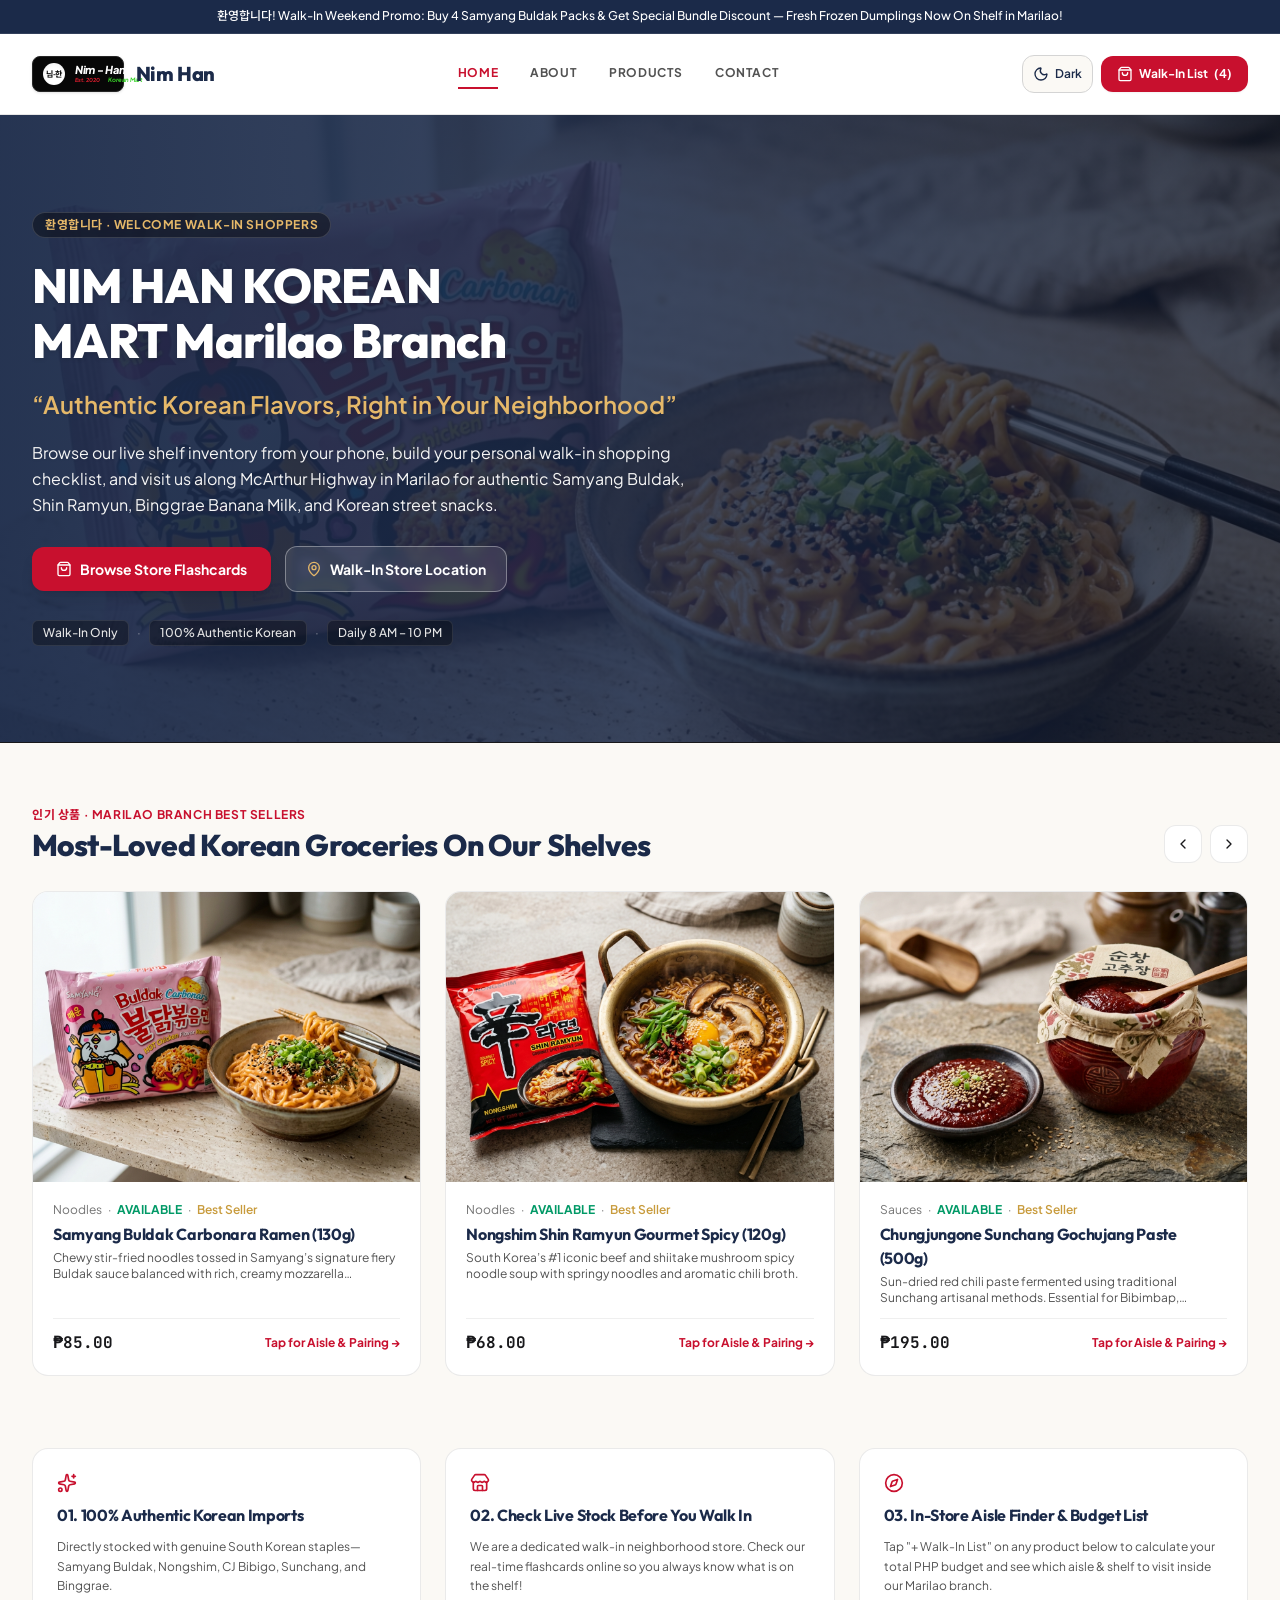
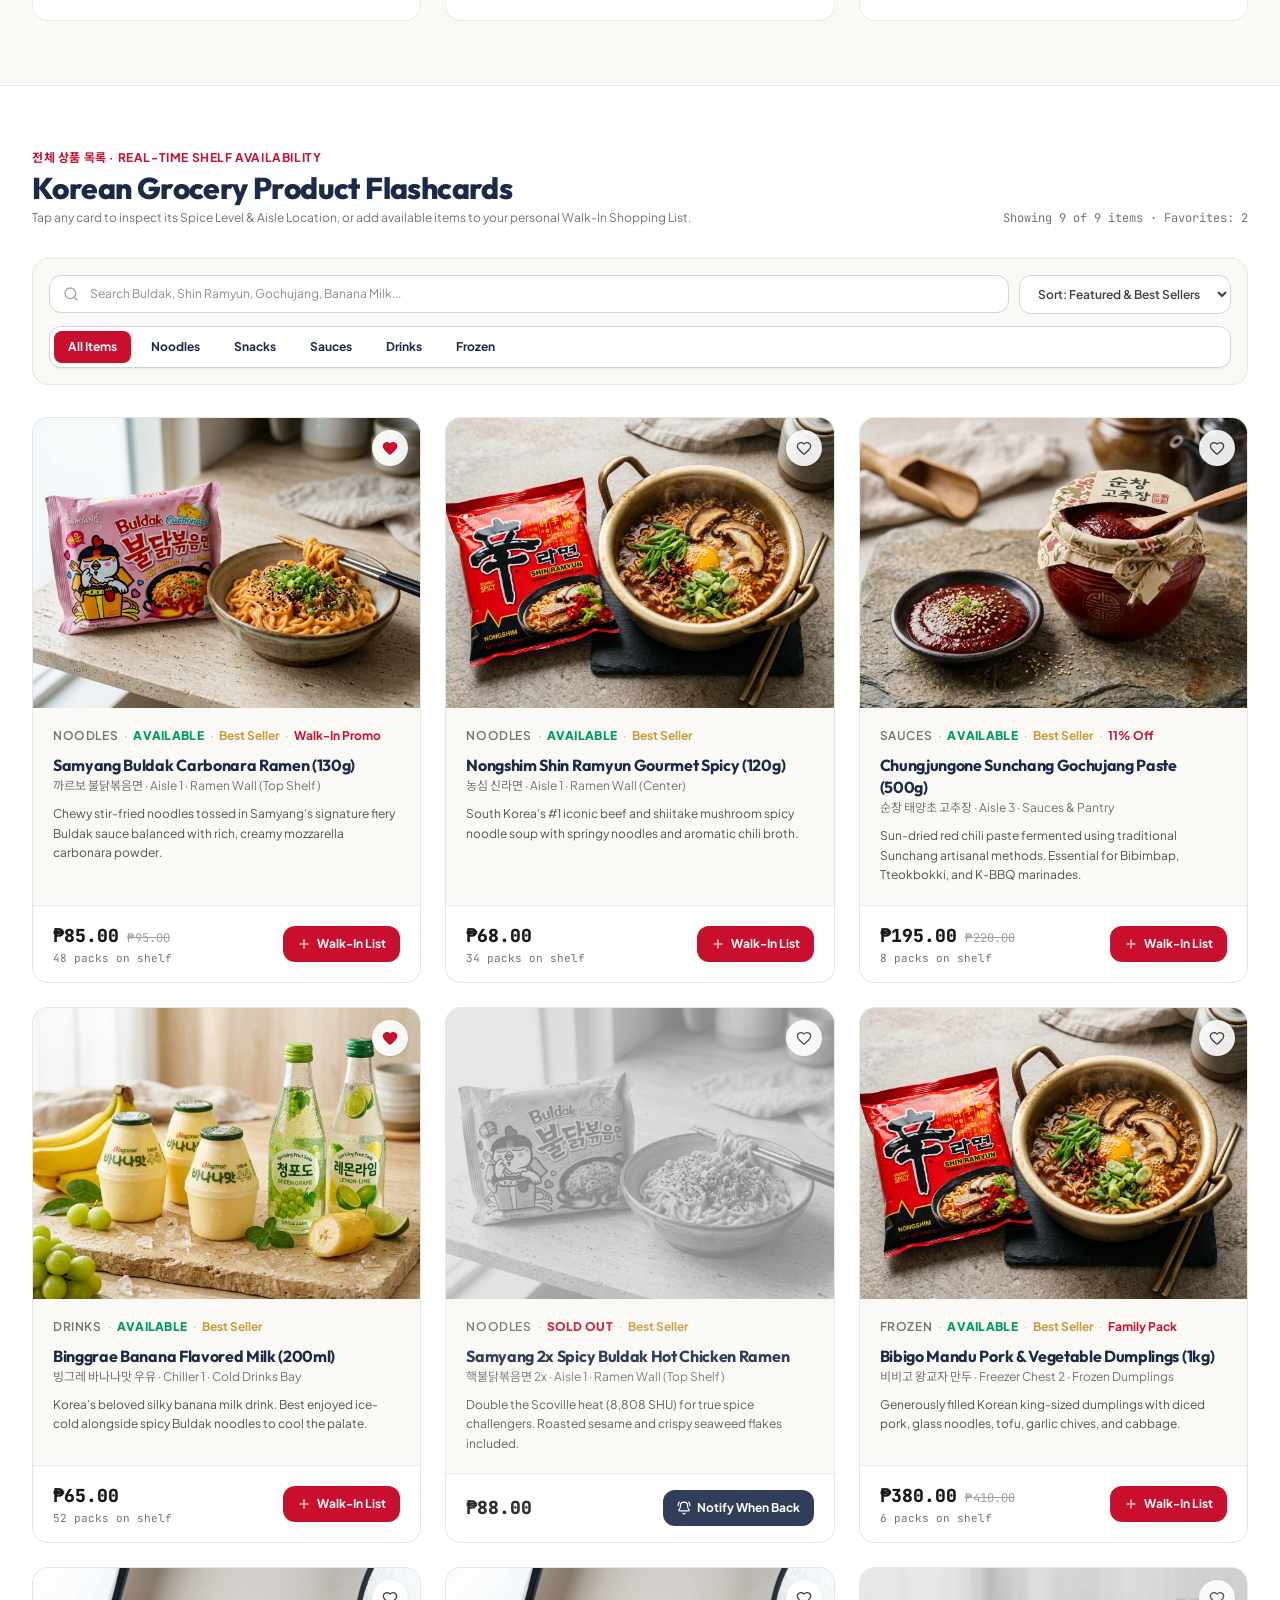
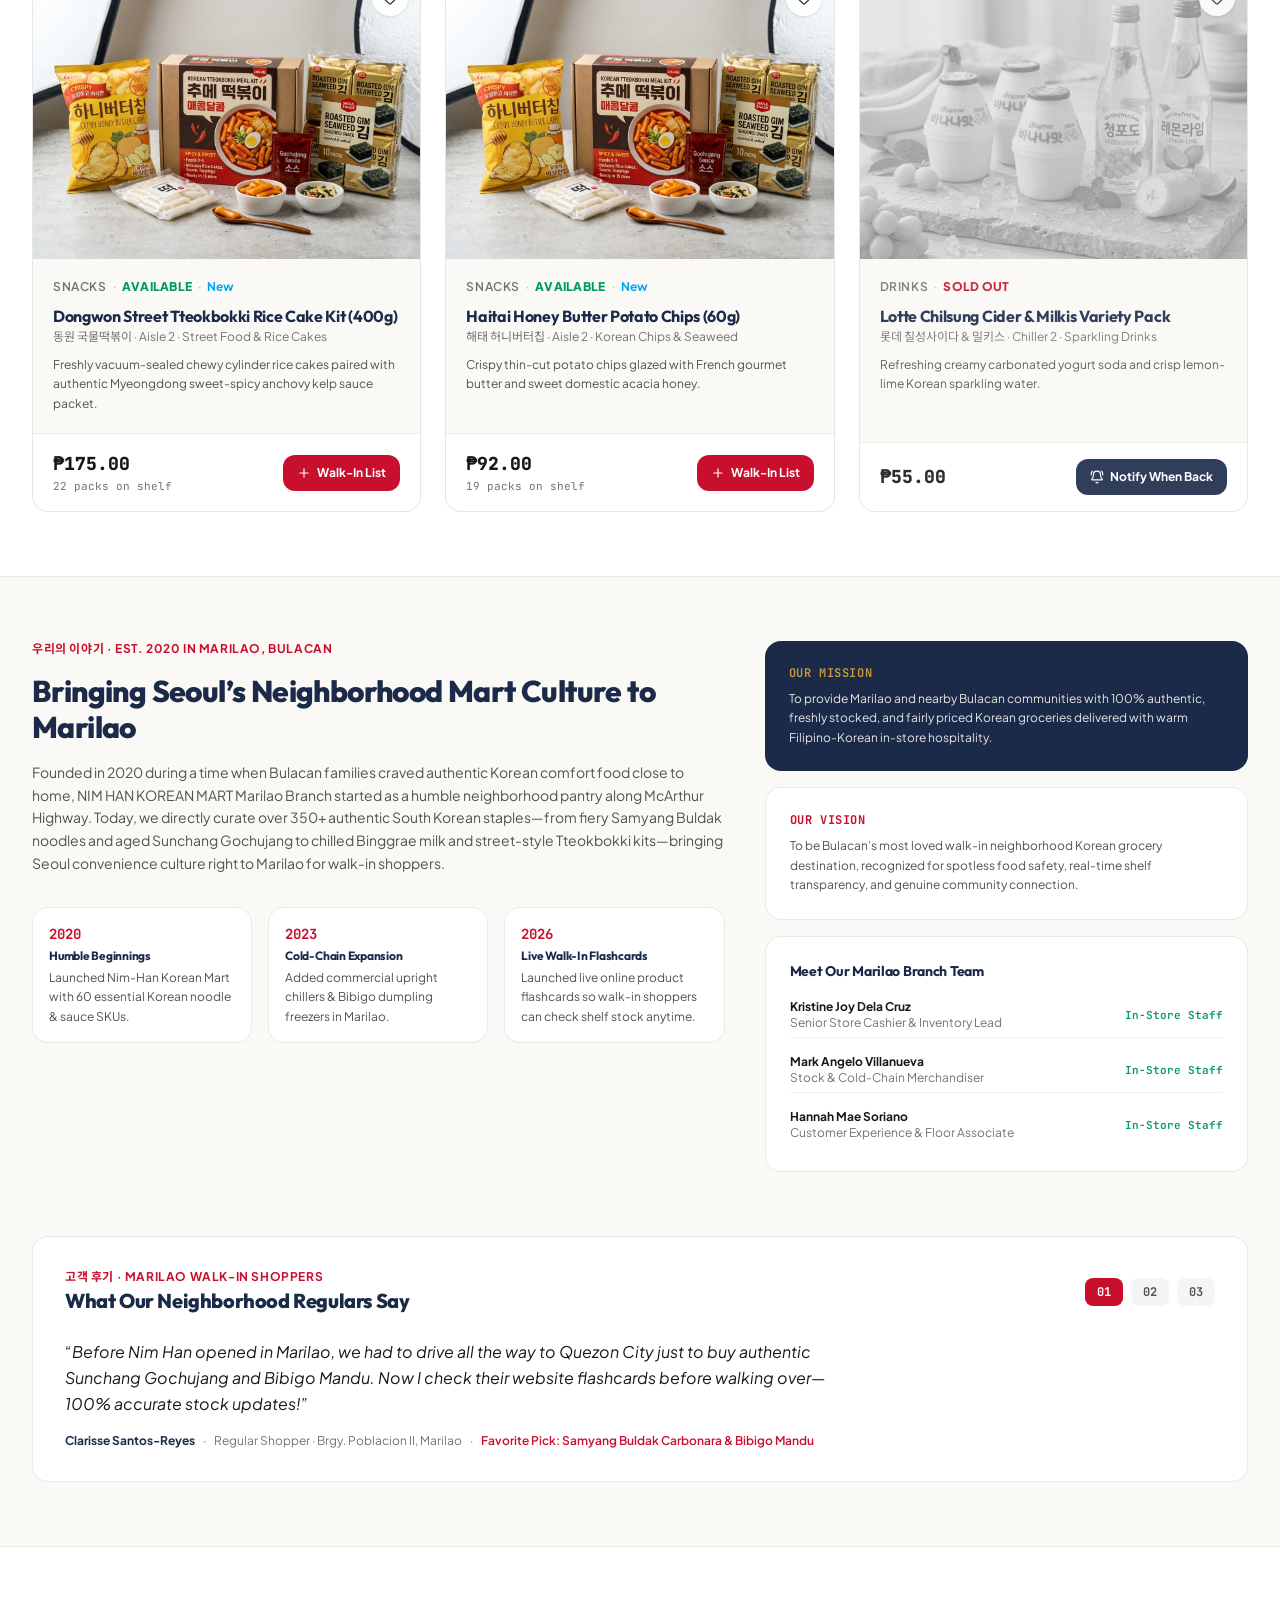
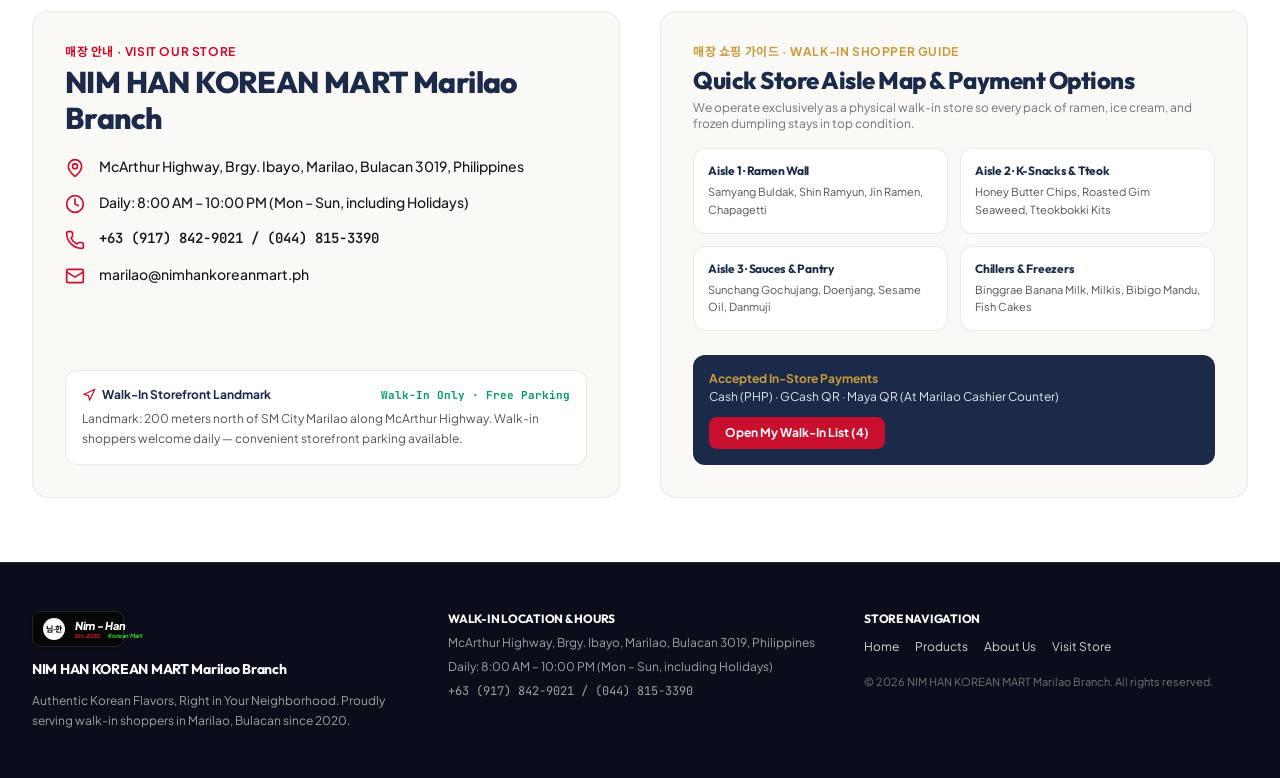
==== commit bd108500: "feat(admin/ui): enhance dashboard and styles - Added UI components and state for product management " ====
--- a/docs/index.html
+++ b/docs/index.html
@@ -11,17 +11,16 @@
     <meta property="og:description" content="Authentic Korean Flavors, Right in Your Neighborhood. Browse live product availability, promos, and branch updates." />
     <meta property="og:type" content="website" />
     <meta name="twitter:card" content="summary_large_image" />
-    <!-- ===== [FAVICON PLACEHOLDER] ===== -->
+    <!-- ===== [FAVICON] ===== -->
     <link rel="icon" type="image/svg+xml" href="data:image/svg+xml,<svg xmlns='http://www.w3.org/2000/svg' viewBox='0 0 100 100'><circle cx='50' cy='50' r='48' fill='%230A0A0A' stroke='%23C8102E' stroke-width='4'/><circle cx='50' cy='50' r='36' fill='%23FFFFFF'/><text x='50' y='57' font-family='sans-serif' font-size='24' font-weight='bold' text-anchor='middle' fill='%230A0A0A'>님-한</text></svg>" />
-    <!-- ===== [CHANGE FONT HERE] ===== -->
+    <!-- ===== [FONTS] ===== -->
     <link rel="preconnect" href="https://fonts.googleapis.com">
     <link rel="preconnect" href="https://fonts.gstatic.com" crossorigin>
     <link href="https://fonts.googleapis.com/css2?family=JetBrains+Mono:wght@400;500;600&family=Noto+Sans+KR:wght@400;500;600;700&family=Outfit:wght@500;600;700;800&family=Plus+Jakarta+Sans:wght@400;500;600;700&display=swap" rel="stylesheet">
-    <script type="module" crossorigin src="./assets/index-udV1f9xG.js"></script>
-    <link rel="stylesheet" crossorigin href="./assets/index-D015G8qm.css">
+    <script type="module" crossorigin src="./assets/index-BWneUDYa.js"></script>
+    <link rel="stylesheet" crossorigin href="./assets/index-Bmy5a5rE.css">
   </head>
   <body class="bg-[#FBF9F5] text-[#18181B] antialiased selection:bg-[#C8102E] selection:text-white">
     <div id="root"></div>
   </body>
 </html>
-
